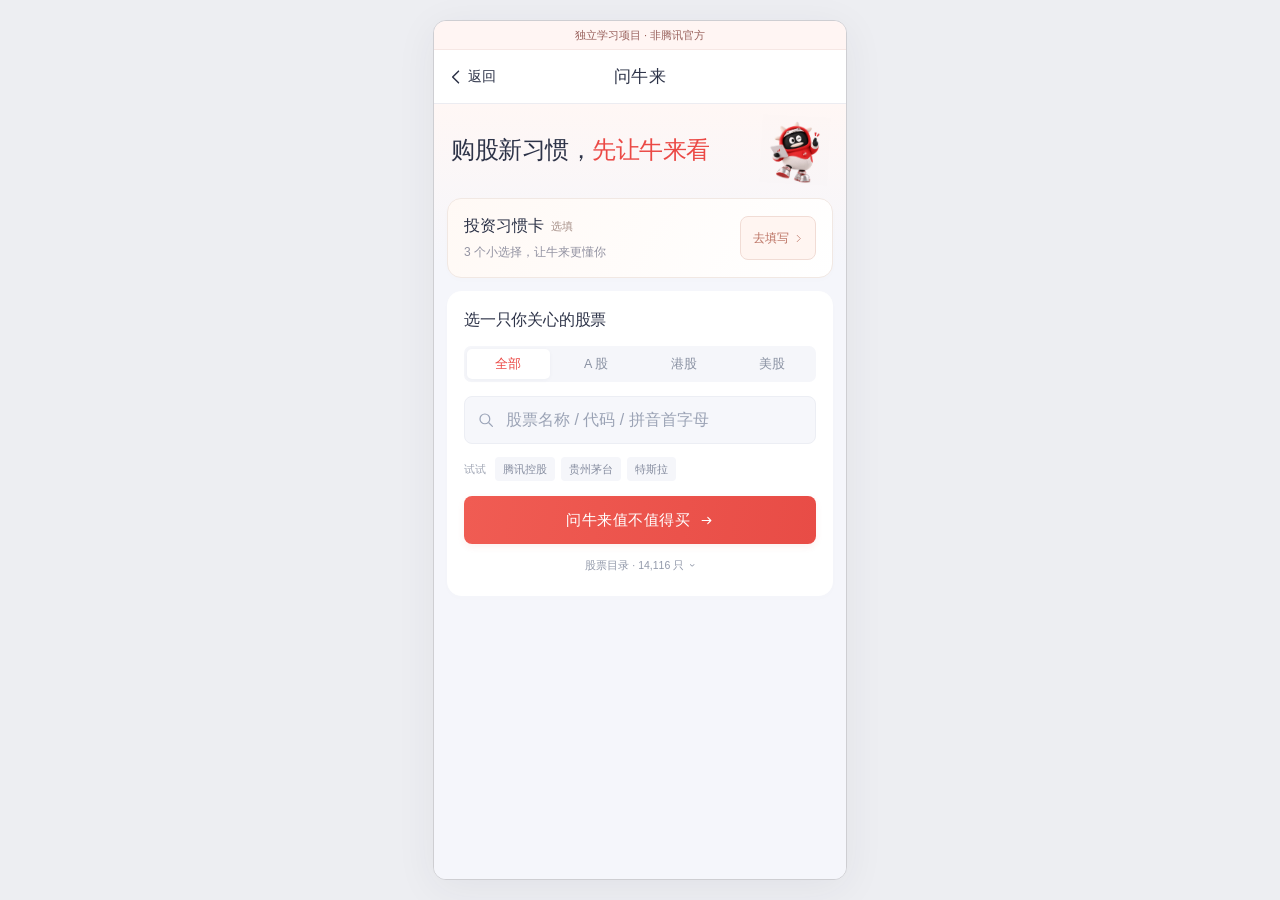
==== niulai.html @ d4bbb428 "Enlarge the Niulai headline and balance hero spacing across screen sizes" ====
<!doctype html>
<html lang="zh-CN">
<head>
  <meta charset="UTF-8">
  <meta name="viewport" content="width=device-width, initial-scale=1, viewport-fit=cover">
  <meta name="theme-color" content="#ffffff">
  <meta name="description" content="问牛来：搜索 A 股、港股和美股，用腾讯公开资料、新闻与量价图表了解股票。支持缓存和数据时间核对。">
  <title>问牛来 · 股票值得买吗</title>
  <link rel="icon" type="image/svg+xml" href="data:image/svg+xml,%3Csvg xmlns='http://www.w3.org/2000/svg' viewBox='0 0 32 32'%3E%3Crect width='32' height='32' rx='8' fill='%23ef4844'/%3E%3Cpath d='m5 24 7-8 5 4 9-13m-7 1 8-2-1 8' fill='none' stroke='white' stroke-width='3' stroke-linejoin='round'/%3E%3C/svg%3E">
  <link rel="stylesheet" href="styles.css?v=19">
  <link rel="stylesheet" href="niulai.css?v=20">
  <link rel="stylesheet" href="niulai-profile.css?v=20">
  <script src="stock-catalog.js" defer></script>
  <script src="stock-directory-cn.js?v=3" defer></script>
  <script src="stock-directory-cn-2.js?v=3" defer></script>
  <script src="stock-directory-cn-3.js?v=3" defer></script>
  <script src="stock-directory-hk.js?v=3" defer></script>
  <script src="stock-directory-hk-2.js?v=3" defer></script>
  <script src="stock-directory-us.js?v=3" defer></script>
  <script src="stock-directory-us-2.js?v=3" defer></script>
  <script src="stock-directory-us-3.js?v=3" defer></script>
  <script src="niulai-cache.js?v=5" defer></script>
  <script src="stock-market-map.js?v=5" defer></script>
  <script src="niulai-quotes.js?v=5" defer></script>
  <script src="niulai-data.js?v=5" defer></script>
  <script src="niulai-verdict.js?v=18" defer></script>
  <script src="niulai-charts.js?v=18" defer></script>
  <script src="niulai.js?v=18" defer></script>
  <script src="niulai-profile.js?v=18" defer></script>
</head>
<body>
  <div class="app-shell niulai-shell">
    <p class="demo-notice">独立学习项目 · 非腾讯官方</p>
    <header class="niulai-page-header">
      <a class="niulai-back" href="index.html" aria-label="返回腾讯微证券首页">
        <svg class="icon" viewBox="0 0 24 24" aria-hidden="true"><path d="m15 5-7 7 7 7"/></svg>
        <span>返回</span>
      </a>
      <span class="niulai-page-title">问牛来</span>
    </header>
    <main class="niulai-page-content" id="niulai-main">
      <section class="nl-hero" aria-labelledby="niulai-heading">
        <div class="nl-hero-copy">
          <h1 id="niulai-heading">购股新习惯，<strong>先让牛来看</strong></h1>
        </div>
        <img class="nl-hero-mascot" src="assets/niulai.jpg" alt="牛来拿着平板，向你竖起大拇指" width="1254" height="1254" decoding="async">
      </section>

      <section class="nl-card nl-profile-card" id="profile-card" aria-labelledby="profile-heading" tabindex="-1">
        <div class="nl-profile-row">
          <div class="nl-profile-copy">
            <h2 id="profile-heading">投资习惯卡 <span id="profile-optional">选填</span></h2>
            <p id="profile-intro">3 个小选择，让牛来更懂你</p>
          </div>
          <button class="nl-profile-entry" id="profile-open" type="button" aria-haspopup="dialog"><span id="profile-open-label">去填写</span><svg class="icon" viewBox="0 0 24 24" aria-hidden="true"><path d="m9 5 7 7-7 7"/></svg></button>
        </div>
        <div class="nl-profile-persona" id="profile-persona" hidden>
          <div class="nl-profile-name-row"><h3 id="profile-nickname"></h3><span class="nl-profile-fun-label">趣味称号</span></div>
          <img src="assets/niulai-notes.png" alt="" width="1254" height="1254" decoding="async" loading="lazy">
        </div>
        <dl class="nl-profile-saved" id="profile-saved" hidden></dl>
        <p class="nl-profile-storage-note" id="profile-storage-note" role="status" hidden></p>
      </section>

      <section class="nl-card nl-search-card" aria-labelledby="search-heading">
        <div class="nl-card-heading">
          <h2 id="search-heading">选一只你关心的股票</h2>
        </div>
        <form id="stock-form" novalidate>
          <div class="nl-market-filters" role="group" aria-label="筛选股票市场">
            <button class="is-active" type="button" data-market="all" aria-pressed="true">全部</button>
            <button type="button" data-market="CN" aria-pressed="false">A 股</button>
            <button type="button" data-market="HK" aria-pressed="false">港股</button>
            <button type="button" data-market="US" aria-pressed="false">美股</button>
          </div>
          <div class="nl-search-wrap" id="search-wrap">
            <label class="nl-sr-only" for="stock-query">输入股票名称、代码或拼音首字母</label>
            <div class="nl-search-field" id="search-field">
              <svg class="icon" viewBox="0 0 24 24" aria-hidden="true"><circle cx="10.5" cy="10.5" r="6.5"/><path d="m16 16 4.5 4.5"/></svg>
              <input id="stock-query" type="text" role="combobox" aria-autocomplete="list" aria-haspopup="listbox" aria-expanded="false" aria-controls="stock-options" aria-describedby="search-help search-error" placeholder="股票名称 / 代码 / 拼音首字母" autocomplete="off" autocapitalize="off" spellcheck="false" enterkeyhint="search" maxlength="60">
              <button class="nl-clear" id="clear-query" type="button" aria-label="清空股票搜索" hidden><svg class="icon" viewBox="0 0 24 24" aria-hidden="true"><path d="m7 7 10 10M17 7 7 17"/></svg></button>
            </div>
            <div class="nl-suggestions" id="suggestions" hidden>
              <div class="nl-suggestion-heading"><span id="suggestion-caption">猜你想找</span><span id="match-count"></span></div>
              <div id="stock-options" role="listbox" aria-label="匹配的股票"></div>
              <p class="nl-no-matches" id="no-matches" hidden></p>
            </div>
          </div>
          <p class="nl-sr-only" id="search-help">支持名称、代码和拼音首字母</p>
          <p class="nl-search-error" id="search-error" role="alert" hidden></p>
          <div class="nl-selected-stock" id="selected-stock" hidden></div>
          <div class="nl-quick-picks"><span>试试</span><div id="quick-picks"></div></div>
          <button class="nl-ask-button" id="ask-niulai" type="submit">
            <span id="ask-label">问牛来值不值得买</span>
            <svg class="icon nl-button-arrow" viewBox="0 0 24 24" aria-hidden="true"><path d="M5 12h14m-5-5 5 5-5 5"/></svg>
          </button>
          <details class="nl-catalog-details"><summary><b id="catalog-note" role="status">正在载入股票目录…</b> <span aria-hidden="true">›</span></summary><div id="catalog-coverage"></div><p>沪深北 A 股、港股及美股交易所证券；少量特殊证券可能暂无报价。新上市或更名需更新目录。</p><p>名单来源：交易所、巨潮资讯及腾讯行情。</p><div class="nl-source-links"><a href="https://www.sse.com.cn/assortment/stock/list/share/" target="_blank" rel="noopener noreferrer">上交所</a><a href="https://www.szse.cn/market/stock/company/" target="_blank" rel="noopener noreferrer">深交所</a><a href="https://www.cninfo.com.cn/" target="_blank" rel="noopener noreferrer">巨潮资讯</a><a href="https://www.hkex.com.hk/Services/Trading/Securities/Securities-Lists?sc_lang=zh-HK" target="_blank" rel="noopener noreferrer">港交所</a><a href="https://www.nasdaqtrader.com/Trader.aspx?id=SymbolDirDefs" target="_blank" rel="noopener noreferrer">Nasdaq</a></div></details>
        </form>
      </section>

      <section class="nl-card nl-advice-card" id="advice-card" aria-labelledby="advice-heading" aria-busy="false" hidden>
        <div class="nl-card-heading">
          <div class="nl-advice-title"><span class="nl-avatar"><img src="assets/niulai.jpg" alt="" width="1254" height="1254"></span><h2 id="advice-heading">牛来建议</h2></div>
          <span class="nl-demo-tag nl-real-tag">AI 建议（当前为规则生成）</span>
        </div>
        <div id="advice-content"></div>
        <p class="nl-advice-disclaimer">数据可能延迟，不构成买卖建议。</p>
      </section>
      <p id="niulai-status" class="nl-sr-only" role="status" aria-live="polite" aria-atomic="true"></p>
      <noscript><p class="nl-noscript">请启用浏览器 JavaScript，以使用股票搜索和资料图表。</p></noscript>
    </main>
  </div>

  <dialog class="nl-profile-dialog" id="profile-dialog" aria-labelledby="profile-dialog-title">
    <div class="nl-profile-dialog-top">
      <div class="nl-profile-guide">
        <img class="nl-profile-quiz-mascot" id="profile-quiz-mascot" src="assets/niulai-notes.png" alt="牛来拿着笔，陪你记录投资习惯" width="1254" height="1254" decoding="async" loading="lazy">
        <div class="nl-profile-guide-copy"><span id="profile-step-label">投资习惯卡</span><p class="nl-profile-speech" id="profile-companion-line">先聊聊你的节奏</p></div>
      </div>
      <button class="nl-profile-close" id="profile-close" type="button" aria-label="关闭投资习惯卡"><svg class="icon" viewBox="0 0 24 24" aria-hidden="true"><path d="m6 6 12 12M18 6 6 18"/></svg></button>
    </div>
    <div class="nl-profile-dialog-body" id="profile-dialog-body">
      <div class="nl-profile-progress" id="profile-progress" aria-hidden="true"><span></span><span></span><span></span></div>
      <div class="nl-profile-dialog-copy">
        <div><p class="nl-profile-result-label" id="profile-result-label" hidden>你的趣味称号</p><h2 id="profile-dialog-title" tabindex="-1">买入后，通常打算拿多久？</h2><p class="nl-profile-subtitle" id="profile-subtitle"></p></div>
        <img id="profile-result-mascot" src="assets/niulai-notes.png" alt="" width="1254" height="1254" decoding="async" loading="lazy" hidden>
      </div>
      <div class="nl-profile-options" id="profile-options" role="group" aria-labelledby="profile-dialog-title"></div>
      <dl class="nl-profile-result" id="profile-result" hidden></dl>
      <p class="nl-profile-dialog-notice" id="profile-dialog-notice" role="status" hidden></p>
    </div>
    <div class="nl-profile-dialog-footer">
      <div class="nl-profile-actions"><button class="nl-profile-back" id="profile-back" type="button">上一步</button><span class="nl-profile-auto-hint" id="profile-auto-hint">点选即可继续</span><button class="nl-profile-confirm" id="profile-confirm" type="button" hidden>保存，去选股票</button></div>
      <div class="nl-profile-privacy"><span>仅保存在当前浏览器</span><button id="profile-clear" type="button" hidden>清除记录</button></div>
    </div>
  </dialog>
</body>
</html>
---- styles.css ----
:root{color-scheme:light;--red:#eb4945;--ink:#2d3348;--muted:#8b93a8;--paper:#f5f6fb;--line:#ececf1;font-family:"PingFang SC","Microsoft YaHei","Noto Sans CJK SC",sans-serif;font-synthesis:none;font-size:min(16px,3.8647343vw);color:var(--ink);background:#edeef2}
*{box-sizing:border-box}body{margin:0}button,input{font:inherit}button{color:inherit;cursor:pointer;padding:0;border:0;background:none;-webkit-tap-highlight-color:transparent}button:focus-visible,input:focus-visible{outline:2px solid var(--red);outline-offset:3px}button:active{opacity:.76}button:disabled{cursor:default}h1,h2,h3,p{margin:0}svg{display:block}button .icon{pointer-events:none}.icon{width:1.5rem;height:1.5rem;fill:none;stroke:currentColor;stroke-width:1.8;stroke-linecap:round;stroke-linejoin:round;flex-shrink:0}.svg-library{width:0;height:0;position:absolute;overflow:hidden}.red{color:var(--red)}[hidden]{display:none!important}
.app-shell{width:25.875rem;max-width:100%;height:100dvh;margin:0 auto;background:#fff;display:flex;flex-direction:column;position:relative;overflow:hidden;border:1px solid #ceced2;border-radius:.8125rem}
.demo-notice{flex:none;padding:.375rem .75rem;background:#fff5f3;color:#98605b;font-size:.6875rem;line-height:1rem;text-align:center;border-bottom:1px solid #f6e7e4}
.app-header{flex:none;height:7.0625rem;background:white}.brand-row{height:4.5625rem;display:flex;align-items:flex-start;padding:1.5rem .3125rem 0 .75rem;position:relative}.brand{display:flex;align-items:center;white-space:nowrap;height:2rem;gap:.59375rem}.brand-logo{width:1.9375rem;height:1.9375rem;flex-shrink:0;background-image:url("assets/reference-ui.png");background-size:25.875rem 48.75rem;background-position:-.8125rem -1.5625rem;border-radius:.5rem}.brand h1{font-size:1.3125rem;letter-spacing:-.025rem;font-weight:700;line-height:1.4}.official-badge{color:#fff;background:#e8b989;border-radius:.1875rem;padding:.03125rem .1875rem;line-height:1.05rem;font-size:.6875rem;font-weight:500;margin-left:-.125rem}
.mini-program-tools{display:flex;align-items:center;width:7.4375rem;height:2.03125rem;position:absolute;top:1.5625rem;right:.3125rem;border:1px solid #eee;border-radius:2rem;color:#181818;background:#fff}.mini-program-tools button{flex:1;min-width:0;height:100%;display:flex;align-items:center;justify-content:center}.more-dots{gap:.1875rem}.more-dots i{background:currentColor;border-radius:50%;width:.25rem;height:.25rem}.more-dots i:nth-child(2){width:.375rem;height:.375rem}.capsule-divider{width:1px;height:1.0625rem;background:#e8e8e8}.minus{width:.875rem;height:.1875rem;background:currentColor;border-radius:3px}.mini-close{height:1.0625rem;width:1.0625rem;border:.125rem solid currentColor;border-radius:50%;position:relative}.mini-close:after{content:"";position:absolute;inset:.21875rem;background:currentColor;border-radius:50%}
.search-row{height:2.0625rem;margin:0 .625rem 0 .75rem;display:flex;align-items:center;gap:.9375rem}.search-entry{height:2.0625rem;background:var(--paper);border-radius:.3125rem;display:flex;align-items:center;gap:.5625rem;padding:0 .6875rem;flex:1;min-width:0;text-align:left;color:#8992a7}.search-entry .icon{color:#a6aebf;width:1rem;height:1rem;stroke-width:1.6}.search-entry span{font-size:.96875rem;letter-spacing:.01875rem;white-space:nowrap;overflow:hidden;text-overflow:ellipsis;font-weight:500}.yuanbao-entry{font-size:1.03125rem;letter-spacing:-.025rem;color:var(--red);white-space:nowrap;font-weight:600}.profile-entry{width:1.5rem;height:1.625rem;position:relative;color:#191d26}.profile-entry .icon{width:1.5rem;height:1.5rem;stroke-width:1.8}.unread-dot{position:absolute;width:.5rem;height:.5rem;border-radius:50%;right:-.03125rem;top:-.15625rem;background:#dd4c49}
.content-region{position:relative;flex:1;min-height:0;background:var(--paper)}.main-scroll{width:calc(100% - .875rem);height:100%;overflow-y:auto;overflow-x:hidden;scrollbar-width:none;overscroll-behavior-y:contain}.main-scroll::-webkit-scrollbar{display:none}.scroll-rail{position:absolute;right:0;top:0;bottom:0;width:.875rem;background:#fafafa;border-left:1px solid #eaeaea}.scroll-thumb{position:absolute;right:.1875rem;top:.1875rem;width:.5rem;height:4.90625rem;border-radius:1rem;background:#c9c9c9}
.promotion{height:3.34375rem;margin:0 .8125rem;display:flex;align-items:center;gap:.5rem;border-bottom:1px solid var(--line);position:relative;background:#fff}.promotion:before{content:"";position:absolute;left:-.8125rem;right:-.8125rem;top:0;bottom:-1px;background:#fff;z-index:0}.promotion>*{z-index:1}.promotion p{font-size:.96875rem;letter-spacing:-.03125rem;white-space:nowrap;font-weight:500}.benefit-icon{margin-left:.25rem;width:.9375rem;height:1.3125rem;border-radius:.0625rem;background:linear-gradient(140deg,#ed655f 0 68%,#e84441 68%);position:relative;flex-shrink:0;overflow:hidden}.benefit-icon:before{content:"";position:absolute;left:.125rem;top:.84375rem;width:.3125rem;height:.3125rem;border-radius:50%;background:#fff1c7}.benefit-icon:after{content:"";position:absolute;left:.4rem;top:.71875rem;width:.625rem;height:.03125rem;background:#f8d79d;transform:rotate(-32deg)}.benefit-icon span{position:absolute;left:.40625rem;top:.71875rem;width:.3125rem;height:.3125rem;border-radius:50%;background:#f9d997}.primary-button{color:white;background:#dd4c48;border-radius:.3125rem;padding:.4375rem .625rem;font-weight:600;font-size:.875rem;line-height:1.5}.open-account{margin-left:auto;white-space:nowrap;width:4.4375rem;height:1.9375rem;padding:0;font-size:.8125rem}
.shortcuts{height:6.5rem;display:flex;gap:0;overflow-x:auto;scrollbar-width:none;padding:.875rem .8125rem 1.1875rem;background:linear-gradient(#fff 45%,var(--paper))}.shortcuts::-webkit-scrollbar{display:none}.shortcut{flex:0 0 4.5625rem;display:flex;flex-direction:column;align-items:center;justify-content:flex-start;gap:.75rem;font-size:.875rem;white-space:nowrap;padding-top:.5rem}.shortcut-icon{color:var(--red);position:relative;width:1.625rem;height:1.625rem}.shortcut-icon>.icon{height:1.625rem;width:1.625rem;stroke-width:1.9}.shortcut-badge{position:absolute;left:.75rem;top:-.5rem;white-space:nowrap;font-size:.53125rem;line-height:.875rem;height:.875rem;background:#df4e4b;color:#fff;border-radius:1rem;padding:0 .3125rem;font-weight:600}
.discovery-content{padding:0 .8125rem 1.5rem}.feature-cards{display:grid;grid-template-columns:1fr 1fr;gap:.5625rem}.feature-card{height:12.90625rem;min-width:0;background:#fff;border-radius:.625rem;padding:.75rem .84375rem .8125rem;overflow:hidden}.card-heading{display:flex;align-items:center;justify-content:space-between;width:100%;height:1.5rem}.slanted-title{font-size:1rem;font-weight:700;font-style:italic;letter-spacing:-.025rem;line-height:1.5;white-space:nowrap}.title-accent{position:relative;isolation:isolate}.title-accent:after{content:"";position:absolute;left:44%;top:5%;width:.1875rem;height:85%;background:var(--red);clip-path:polygon(45% 0,100% 17%,69% 17%,38% 100%,0 100%,32% 18%,0 18%);z-index:-1}.chevron{width:.5rem;height:1rem;color:#9ca6bd;stroke-width:1.5}.news-body{text-align:left;display:block;margin-top:1.21875rem}.news-body h3{font-size:1.125rem;font-weight:500;line-height:1.6875rem;letter-spacing:.0125rem;white-space:nowrap}.news-body p{font-size:.90625rem;color:var(--muted);line-height:1.375rem;margin-top:.5625rem;font-weight:500;white-space:nowrap}.sector-chip{height:1.5rem;display:flex;align-items:center;gap:.3125rem;margin-top:1.8125rem;background:var(--paper);padding:0 .5625rem;border-radius:.125rem;white-space:nowrap;font-size:.84375rem;line-height:1.5rem}.sector-chip strong{font-size:.8125rem;color:#596176;font-weight:600}.sector-badge{font-size:.5625rem;line-height:.6875rem;height:.6875rem;padding:0 .1875rem;background:#e96976;color:white;border-radius:1px}.sector-chip>.red{margin-left:.0625rem}.intelligence-card{text-align:center;padding-left:.84375rem;padding-right:.84375rem}.radar-image{height:4rem;width:8rem;margin:.5rem auto 0;background-image:url("assets/reference-ui.png");background-size:25.875rem 48.75rem;background-position:-14.3125rem -19.6875rem}.intelligence-card>p{font-size:.90625rem;color:var(--muted);font-weight:500;line-height:1.375rem;margin-top:.75rem;white-space:nowrap}.outline-button{border:1px solid var(--red);border-radius:.3125rem;color:var(--red);padding:.34375rem .5625rem;font-size:.8125rem;line-height:1.125rem;font-weight:600}.intelligence-card>.outline-button{margin-top:.9375rem;height:1.9375rem}
.hot-stocks{margin-top:2.15625rem}.section-heading{display:flex;justify-content:space-between;align-items:center;padding:0 .8125rem;height:1.8125rem}.section-heading>.slanted-title{font-size:1.21875rem;letter-spacing:-.04375rem}.more-link{display:flex;align-items:center;color:var(--muted);font-size:.96875rem;gap:.1875rem}.ranking-card{background:#fff;border-radius:.625rem;margin-top:.75rem;padding:.84375rem .84375rem .625rem;overflow:hidden}.ranking-tabs{display:grid;grid-template-columns:1fr 1fr 1fr;gap:.5625rem;padding-bottom:.8125rem;border-bottom:1px solid #e6e8f0}.ranking-tab{background:var(--paper);border-radius:.3125rem;font-size:.90625rem;line-height:2rem;white-space:nowrap;color:#566076;min-height:2rem}.ranking-tab.active{color:var(--red);background:#fceff0;font-weight:600}.stock-item{padding-top:.90625rem}.stock-summary{position:relative;min-height:5.3125rem;padding-left:5.1875rem}.stock-name{display:flex;align-items:center;gap:.5625rem;font-size:1.15625rem;line-height:1.6875rem;white-space:nowrap;font-weight:500}.rank-number{color:#ff8256;font-weight:500;font-size:1.03125rem}.stock-metrics{display:grid;grid-template-columns:1fr 1fr;margin-left:1.09375rem;margin-top:.46875rem;gap:.875rem}.stock-metrics>div{display:flex;flex-direction:column;gap:.25rem;white-space:nowrap}.stock-metrics strong{font-size:1rem;font-weight:500;line-height:1.375rem}.stock-metrics>div>span{font-size:.84375rem;color:var(--muted);line-height:1.375rem}.heat-metric strong{display:flex;align-items:center;font-weight:600;font-size:1.15625rem;gap:.125rem}.heat-metric .icon{height:.96875rem;width:.8125rem;color:var(--red);stroke-width:1.5}.sparkline{position:absolute;left:0;top:1.53125rem;width:4.0625rem;height:2.125rem}.favorite-button{position:absolute;right:0;bottom:.25rem;width:1.375rem;height:1.5rem;color:#151a27}.favorite-button .icon{width:1.375rem;height:1.375rem;stroke-width:1.8}.favorite-button.saved{color:var(--red)}.favorite-button.saved .icon{fill:#fde8e7}.stock-news{display:flex;align-items:center;gap:.25rem;background:var(--paper);width:100%;margin-top:.6875rem;border-radius:.3125rem;padding:.375rem .625rem;text-align:left;font-size:.71875rem;white-space:nowrap;overflow:hidden;min-height:1.6875rem}.stock-news>span:nth-of-type(2){color:var(--muted);overflow:hidden;text-overflow:ellipsis}.stock-news strong{font-weight:500}.stock-news .chevron{margin-left:auto}.stock-item+.stock-item{margin-top:.6875rem;border-top:1px solid var(--line)}.data-note{font-size:.6875rem;color:#a0a6b4;text-align:center;padding:1.25rem 0 .125rem}
.bottom-nav{height:3.46875rem;flex:none;border-top:1px solid #eaeaea;background:#f8f8f8;display:grid;grid-template-columns:repeat(4,1fr);padding-top:.53125rem;color:#131720;z-index:3;padding-bottom:env(safe-area-inset-bottom,0px)}.nav-item{display:flex;flex-direction:column;align-items:center;gap:.21875rem;font-size:.625rem;line-height:.9375rem}.nav-item .icon{width:1.5rem;height:1.5rem;stroke-width:1.85}.nav-item.active{color:var(--ink)}.nav-item.active[data-view="discover"] .icon{fill:#121720;stroke:#121720}.nav-item.active[data-view="discover"] .icon use{fill:inherit}.nav-item.active[data-view="discover"]{--compass-active:1}.nav-item.active:not([data-view="discover"]){color:var(--red)}
.detail-dialog{color:var(--ink);width:min(23rem,calc(100vw - 2rem));border:0;border-radius:1rem;padding:1.25rem;max-height:80dvh;background:white;box-shadow:0 1rem 4rem #19202d29}.detail-dialog::backdrop{background:#151b2d66;backdrop-filter:blur(2px)}.dialog-top{display:flex;align-items:center;justify-content:space-between;margin-bottom:1.25rem}.dialog-top h2{font-size:1.125rem;font-weight:600}.icon-button{padding:.125rem;border-radius:50%;color:var(--muted)}.icon-button .icon{width:1.25rem;height:1.25rem}.dialog-copy{font-size:.875rem;line-height:1.8;color:#777f92}.dialog-copy+p{margin-top:.75rem}.dialog-note{font-size:.75rem;line-height:1.7;color:var(--muted);margin-top:1rem}.dialog-button{display:block;width:100%;margin-top:1.25rem;padding:.625rem}.toast{position:absolute;left:50%;bottom:4.75rem;transform:translate(-50%,.5rem);max-width:calc(100% - 2rem);width:max-content;padding:.625rem 1rem;font-size:.8125rem;color:#fff;background:#252b3ee8;border-radius:.5rem;pointer-events:none;opacity:0;transition:opacity .18s,transform .18s;z-index:20}.toast.visible{opacity:1;transform:translate(-50%,0)}
.nav-item.active[data-view="discover"]{--compass-fill:#121720;--compass-needle:#fff}
.slanted-title{font-synthesis:style}.stock-metrics{grid-template-columns:6.25rem 1fr}
.secondary-view{padding:1rem .8125rem 2rem;min-height:100%}.secondary-heading{display:flex;align-items:center;justify-content:space-between;gap:1rem;margin-bottom:1rem}.secondary-heading h2{font-size:1.25rem}.secondary-card{background:white;border-radius:.625rem;padding:.5rem .875rem;margin-bottom:1.5rem}.simple-stock{display:flex;align-items:center;gap:1.125rem;min-height:4rem;border-bottom:1px solid var(--line);font-size:.9375rem}.simple-stock:last-child{border-bottom:0}.simple-stock-title{display:flex;flex-direction:column;gap:.25rem;text-align:left;flex:1}.simple-stock-title strong{font-size:.9375rem;font-weight:500}.simple-stock-title small{font-size:.75rem;color:var(--muted)}.inline-favorite{position:static;flex:none}.empty-state{border-radius:.75rem;background:white;text-align:center;padding:3rem 1rem}.empty-state>.icon{width:3rem;height:3rem;margin:0 auto 1.5rem;color:var(--red);stroke-width:1.25}.empty-state h3{font-size:1.125rem;font-weight:500}.empty-state p{font-size:.875rem;color:var(--muted);margin-top:.75rem;line-height:1.7}.empty-state>.primary-button{margin-top:1.5rem;padding:.5625rem 1.25rem}.market-summary h3{padding:.75rem 0 .25rem;font-size:1rem}.sector-row{display:flex;align-items:center;gap:.5rem;min-height:3.125rem;width:100%;font-size:.9375rem;border-bottom:1px solid var(--line)}.sector-row:last-of-type{border-bottom:0}.sector-row>:nth-child(2){margin-left:auto}.sector-row strong{font-weight:500}.demo-tag{font-size:.6875rem;font-weight:400;color:var(--muted);background:var(--paper);border-radius:.25rem;padding:.1875rem .4375rem}.dialog-search{display:flex;align-items:center;gap:.5rem;background:var(--paper);border-radius:.4375rem;padding:.625rem .75rem}.dialog-search .icon{width:1.0625rem;height:1.0625rem;color:var(--muted)}.dialog-search input{min-width:0;width:100%;background:none;border:0;outline:0;color:var(--ink);font-size:.9375rem}.dialog-search:focus-within{outline:1px solid var(--red)}.dialog-search input:focus-visible{outline:0}.small-heading{display:block;font-size:.8125rem;color:var(--muted);margin:1.25rem 0 .375rem}.search-empty{padding:1.5rem 0;font-size:.875rem;line-height:1.8;color:var(--muted)}.stock-detail-code{display:flex;justify-content:space-between;color:var(--muted);font-size:.8125rem}.detail-quote{display:flex;gap:1rem;align-items:baseline;color:var(--red);margin-top:.75rem}.detail-quote>strong{font-size:2rem;font-weight:500}.detail-quote>span{font-size:1rem}.detail-chart{height:7.5rem;position:relative;margin:.5rem 0 1rem}.detail-chart .sparkline{position:static;width:100%;height:100%}.text-favorite.saved{color:var(--red);background:#fceeee}.account-benefit{text-align:center;padding:1.125rem;background:linear-gradient(140deg,#fff5ee,#fff0f0);border-radius:.625rem;color:var(--red)}.account-benefit>span{font-size:.9375rem}.account-benefit>strong{display:block;font-size:3.25rem;font-weight:600;line-height:1.3}.account-benefit small{font-size:1.75rem}.account-benefit>p{font-size:.75rem;color:#ad7b79}.account-steps{list-style:none;padding:0;margin:1.25rem 0;display:flex;flex-direction:column;gap:.75rem;font-size:.875rem}.account-steps li{display:flex;align-items:center;gap:.625rem}.account-steps li span{width:1.25rem;height:1.25rem;line-height:1.25rem;border-radius:50%;background:#fceeee;color:var(--red);text-align:center;font-size:.75rem}.article-title{font-size:1.3125rem;font-weight:600;line-height:1.6;margin:.875rem 0 .5rem}.article-separator{height:1px;background:var(--line);margin:1.25rem 0}.calendar-header{display:flex;align-items:center;justify-content:space-between;font-size:.9375rem}.calendar-week{display:grid;grid-template-columns:repeat(7,1fr);gap:.375rem;margin-top:1.25rem;text-align:center;font-size:.75rem;color:var(--muted)}.calendar-week>span{padding:.375rem 0}.calendar-week b{display:block;margin-top:.5rem;font-size:.9375rem;font-weight:500;color:var(--ink)}.calendar-week .today{background:#fceeee;border-radius:.4375rem;color:var(--red)}.calendar-week .today b{color:var(--red)}.calendar-empty{text-align:center;color:var(--muted);font-size:.875rem;padding:2.5rem 0}.service-symbol>.icon{height:3rem;width:3rem;color:var(--red);stroke-width:1.5;margin:1rem auto 1.5rem}.profile-demo{text-align:center;padding:1rem 0 1.25rem}.profile-demo>.icon{height:2.75rem;width:2.75rem;color:var(--red);stroke-width:1.4;margin:0 auto 1rem}.profile-demo h3{font-size:1.125rem;font-weight:500}.profile-demo p{font-size:.875rem;color:var(--muted);margin-top:.5rem}.dialog-menu-row{display:flex;width:100%;min-height:3.25rem;gap:.625rem;align-items:center;border-bottom:1px solid var(--line);font-size:.9375rem}.dialog-menu-row:last-child{border-bottom:0}.dialog-menu-row>.chevron{margin-left:auto}.dialog-menu-row>span{margin-left:auto;color:var(--muted)}.dialog-menu-row>span+.chevron{margin-left:0}.yuanbao-greeting{font-size:1.375rem;font-weight:600;color:var(--red);margin-bottom:.5rem}.yuanbao-form{display:flex;flex-wrap:wrap;gap:.5rem}.yuanbao-form>label{width:100%}.yuanbao-form input{flex:1;min-width:0;background:var(--paper);border:1px solid var(--line);border-radius:.375rem;padding:.625rem;font-size:.875rem;color:var(--ink)}.yuanbao-form>button{font-size:.8125rem}.yuanbao-answer{font-size:.875rem;line-height:1.8;background:var(--paper);padding:.75rem 1rem;border-radius:.5rem;margin-top:1rem}.submitted-question{font-weight:600;margin-bottom:.75rem;overflow-wrap:anywhere}
@media(min-width:600px){.app-shell{height:calc(100dvh - 2.5rem);max-height:56.25rem;margin:1.25rem auto;box-shadow:0 .5rem 2.5rem #282f4710}}
/* Niulai entry: shares the homepage's grid, red accent and rounded surfaces. */
.niulai-card{position:relative;display:flex;align-items:center;min-height:8.25rem;margin-bottom:.875rem;border:1px solid #ecc8c2;border-radius:.625rem;background:linear-gradient(105deg,#fff 24%,#fff4f1 100%);color:var(--ink);text-decoration:none;isolation:isolate;overflow:hidden;box-shadow:0 .125rem .5rem #dd4c480b;transition:background .18s,box-shadow .18s}
.niulai-new-tag{position:absolute;z-index:2;top:0;left:0;padding:.25rem .875rem;border-radius:0 0 .625rem 0;background:linear-gradient(105deg,#cd453f,#c6403b);color:#fff;font-size:.6875rem;font-weight:600;line-height:1.125rem;letter-spacing:.03125rem}
.niulai-card-copy{position:relative;z-index:1;padding:2.375rem 0 1.0625rem 1.1875rem;max-width:calc(100% - 6.625rem)}
.niulai-card h2{font-size:1rem;line-height:1.625rem;letter-spacing:-.0125rem;font-weight:600;white-space:nowrap}
.niulai-card h2>span{color:#d34b45}
.niulai-card-cta{position:relative;isolation:isolate;overflow:hidden;display:inline-flex;align-items:center;justify-content:center;gap:.5rem;height:2rem;margin-top:.5625rem;padding:0 .8125rem 0 1rem;border-radius:1rem;background:#ce4842;color:#fff;font-size:.8125rem;font-weight:600;line-height:1;box-shadow:inset 0 1px 0 #ffffff26,0 .125rem .375rem #ce48422b}
.niulai-card-cta>span,.niulai-card-cta>.icon{position:relative;z-index:1}
.niulai-card-cta::before{content:"";position:absolute;z-index:0;top:-60%;bottom:-60%;left:-60%;width:45%;background:linear-gradient(90deg,transparent,#ffffff59,transparent);transform:translateX(0) skewX(-18deg);opacity:0;pointer-events:none;animation:niulai-cta-shine 3.8s ease-in-out infinite}
@keyframes niulai-cta-shine{0%,8%{transform:translateX(0) skewX(-18deg);opacity:0}16%{opacity:1}44%,100%{transform:translateX(420%) skewX(-18deg);opacity:0}}
.niulai-card-cta .icon{width:.375rem;height:.6875rem;stroke-width:1.8}
.niulai-card-mascot{position:absolute;right:.75rem;top:50%;transform:translateY(-50%);width:6rem;height:6rem;object-fit:contain;mix-blend-mode:multiply;pointer-events:none}
.niulai-card:focus-visible,.niulai-back:focus-visible{outline:2px solid var(--red);outline-offset:3px}
.niulai-card:active{box-shadow:inset 0 0 0 1px #eb494540;background:#fff3f2}
@media(hover:hover){.niulai-card:hover{box-shadow:0 .1875rem .625rem #dd4c481a}.niulai-card:hover .niulai-card-cta{background:#bd3f3a}}
.niulai-page-header{position:relative;flex:none;height:3.75rem;display:flex;align-items:center;justify-content:center;background:#fff;border-bottom:1px solid var(--line)}
.niulai-page-title{font-size:1.0625rem;line-height:1.5;font-weight:600}
.niulai-back{position:absolute;left:.75rem;top:0;bottom:0;display:flex;align-items:center;gap:.125rem;padding-right:.5rem;color:var(--ink);font-size:.9375rem;text-decoration:none}
.niulai-back .icon{width:1.25rem;height:1.25rem;stroke-width:1.8}
.niulai-page-content{flex:1;overflow-y:auto;background:linear-gradient(180deg,#fff8f7 0,#fff 50%);padding:3.125rem 1.5rem 2rem}
.niulai-welcome{text-align:center}
.niulai-welcome img{display:block;width:10.5rem;height:10.5rem;object-fit:contain;mix-blend-mode:multiply;margin:0 auto 1.5rem}
.niulai-welcome h1{font-size:1.25rem;line-height:1.8;font-weight:600;letter-spacing:.0125rem}
.niulai-welcome h1 span{color:var(--red)}
.niulai-welcome p{font-size:.875rem;color:var(--muted);margin-top:1.25rem;letter-spacing:.125rem}
@media(prefers-reduced-motion:reduce){*,*::before,*::after{scroll-behavior:auto!important;transition:none!important;animation:none!important}}
---- niulai.css ----
.niulai-shell{background:var(--paper)}
.niulai-page-header{height:3.375rem}
.niulai-page-title{font-size:1.0625rem;letter-spacing:.025rem}
.niulai-back{font-size:.875rem}
.nl-header-tag{position:absolute;right:1rem;font-size:.6875rem;color:var(--muted)}
.niulai-page-content{position:relative;min-height:0;overscroll-behavior-y:contain;background:linear-gradient(180deg,#fff7f5 0,var(--paper) 10rem);padding:0 .8125rem max(1rem,env(safe-area-inset-bottom));scrollbar-width:thin;scrollbar-color:#dadde5 transparent;scroll-padding-top:.8125rem}
.nl-hero{display:flex;align-items:center;justify-content:space-between;gap:.625rem;position:relative;min-height:5.75rem;padding:.75rem .25rem .875rem}
.nl-hero-copy{position:relative;z-index:1;min-width:0}
.nl-eyebrow{display:flex;align-items:center;gap:.3125rem;font-size:.625rem;letter-spacing:.125rem;color:#a67670;margin-bottom:.5625rem}
.nl-eyebrow>span{width:.3125rem;height:.3125rem;background:#eaa49b;border-radius:50%}
.nl-hero h1{font-size:1.5rem;line-height:1.4;font-weight:600;letter-spacing:-.03125rem;white-space:nowrap}
.nl-hero h1 strong{font-size:inherit;font-weight:600;letter-spacing:inherit;color:var(--red)}
.nl-hero-copy>p{font-size:.71875rem;color:#9395a3;letter-spacing:.0625rem;margin-top:.375rem}
.nl-hero-mascot{display:block;flex:none;width:4.25rem;height:4.25rem;object-fit:contain;mix-blend-mode:multiply;transform:rotate(3deg);pointer-events:none}
.nl-card{border:1px solid #ffffff;background:#fff;border-radius:.875rem;padding:1rem;box-shadow:0 .125rem .625rem #29324703}
.nl-card-heading{display:flex;align-items:center;justify-content:space-between;gap:.5rem;min-height:1.5rem;margin-bottom:.875rem}
.nl-card-heading h2{font-size:1rem;line-height:1.5;font-weight:600;letter-spacing:-.0125rem}
.nl-subtle-tag{font-size:.625rem;color:#939aaa;white-space:nowrap}
.nl-market-filters{display:grid;grid-template-columns:repeat(4,1fr);gap:.3125rem;background:#f5f6fa;padding:.1875rem;border-radius:.4375rem;margin-bottom:.875rem}
.nl-market-filters button{min-height:1.875rem;line-height:1.875rem;font-size:.78125rem;color:#8991a2;border-radius:.3125rem;transition:background .15s,color .15s}
.nl-market-filters button.is-active{background:#fff;color:var(--red);box-shadow:0 .0625rem .25rem #1f29430a;font-weight:600}
.nl-search-wrap{position:relative;z-index:4}
.nl-search-field{display:flex;align-items:center;gap:.5625rem;min-height:3rem;background:#f6f7fb;border:1px solid #eceef4;border-radius:.5rem;padding:0 .75rem;transition:border-color .15s,box-shadow .15s}
.nl-search-field:focus-within{border-color:#eeaaa6;box-shadow:0 0 0 .1875rem #eb494509;background:#fff}
.nl-search-field.is-invalid{border-color:var(--red)}
.nl-search-field>.icon{height:1.125rem;width:1.125rem;color:#9ba4b8;stroke-width:1.65}
.nl-search-field input{border:0;outline:0!important;min-width:0;width:100%;height:2.875rem;background:transparent;color:var(--ink);font-size:16px;line-height:normal;caret-color:var(--red);text-overflow:ellipsis}
.nl-search-field input::placeholder{color:#9ba3b5}
.nl-clear{flex:none;display:grid;place-items:center;height:1.75rem;width:1.75rem;margin-right:-.4375rem;color:#a0a7b7}
.nl-clear .icon{height:1rem;width:1rem;background:#e9ebf1;border-radius:50%;padding:.125rem;stroke-width:2}
.nl-search-help,.nl-search-error{font-size:.6875rem;line-height:1.5;margin:.5rem .0625rem 0;color:#a0a6b5}
.nl-search-error{color:#cf534c}
.nl-suggestions{position:relative;margin-top:.375rem;background:#fff;border:1px solid #ececf2;border-radius:.5rem;overflow:hidden}
.nl-suggestion-heading{display:flex;justify-content:space-between;gap:.5rem;padding:.625rem .8125rem .4375rem;color:#9ba1b0;font-size:.65625rem}
#stock-options{max-height:13rem;overflow-y:auto;overscroll-behavior:contain;scrollbar-width:thin}
.nl-option{display:flex;align-items:center;gap:.625rem;padding:.6875rem .8125rem;width:100%;text-align:left;min-height:3.4375rem;border-top:1px solid #f4f5f8}
.nl-option:hover,.nl-option.is-highlighted{background:#fff4f2}
.nl-option-main{display:flex;flex-direction:column;gap:.1875rem;flex:1;min-width:0}
.nl-option-name{font-size:.875rem;font-weight:500;color:var(--ink);overflow:hidden;text-overflow:ellipsis;white-space:nowrap}
.nl-option-name mark,.nl-option-code mark{color:var(--red);background:none;font-weight:600}
.nl-option-code{font-size:.6875rem;color:#959daf;font-variant-numeric:tabular-nums}
.nl-option .icon{width:.875rem;height:.875rem;color:#c5c9d3}
.nl-market-label{flex:none;font-size:.59375rem;line-height:1.1rem;padding:0 .3125rem;border-radius:.25rem;color:#d77062;background:#fff0ea;white-space:nowrap}
.nl-market-label[data-market=HK]{color:#aa8a51;background:#faf4e8}
.nl-market-label[data-market=US]{color:#768dab;background:#edf3fa}
.nl-no-matches{font-size:.78125rem;line-height:1.8;color:var(--muted);padding:1rem .8125rem 1.25rem;text-align:center}
.nl-selected-stock{display:flex;align-items:center;gap:.4375rem;font-size:.75rem;padding:.5625rem .625rem;background:#fff8f6;border-radius:.375rem;margin-top:.625rem;min-height:2.125rem;flex-wrap:wrap}
.nl-selected-stock>strong{font-weight:600;max-width:11rem;overflow:hidden;text-overflow:ellipsis;white-space:nowrap}
.nl-selected-stock>span:not(.nl-market-label){font-size:.6875rem;color:#9ba0ad}
.nl-selected-check{margin-left:auto!important;color:#d68075!important;display:flex;align-items:center;gap:.1875rem}
.nl-selected-check .icon{width:.8125rem;height:.8125rem}
.nl-quick-picks{display:flex;align-items:center;gap:.5625rem;margin:.8125rem 0 .9375rem;font-size:.6875rem;min-height:1.4375rem;color:#a1a7b5}
#quick-picks{display:flex;gap:.375rem;flex-wrap:wrap;min-width:0}
.nl-quick-picks button{font-size:.6875rem;line-height:1.5rem;padding:0 .5rem;border-radius:.25rem;background:#f5f6fa;color:#858c9f;white-space:nowrap}
.nl-quick-picks button:hover{background:#fff0ec;color:var(--red)}
.nl-ask-button{display:flex;align-items:center;justify-content:center;gap:.4375rem;width:100%;min-height:3rem;border-radius:.5rem;background:linear-gradient(100deg,#f05c53,#e84c46);color:#fff;font-size:.9375rem;font-weight:600;letter-spacing:.03125rem;box-shadow:0 .1875rem .4375rem #eb494514}
.nl-ask-button>.icon{width:1.125rem;height:1.125rem;stroke-width:1.7}
.nl-ask-button>.nl-button-arrow{width:.9375rem;height:.9375rem;margin-left:.125rem}
.nl-ask-button:disabled{background:#efa9a1;box-shadow:none;cursor:wait;opacity:1}
.nl-catalog-note{font-size:.59375rem;text-align:center;line-height:1.5;color:#afb3c0;margin-top:.625rem}
.nl-advice-card{margin-top:.8125rem;padding-bottom:0}
.nl-advice-title{display:flex;align-items:center;gap:.4375rem}
.nl-avatar{display:block;width:1.875rem;height:1.875rem;overflow:hidden;border-radius:50%;background:#fff1ed;flex:none}
.nl-avatar img{width:2.625rem;height:2.625rem;object-fit:contain;mix-blend-mode:multiply;transform:translate(-.3125rem,-.125rem)}
.nl-demo-tag{color:#bc8b64;background:#faf3e9;font-size:.59375rem;line-height:1.1875rem;padding:0 .375rem;border-radius:.25rem;white-space:nowrap}
.nl-empty-advice{text-align:center;padding:.625rem 0 .75rem}
.nl-empty-advice h3{font-size:.9375rem;font-weight:500;color:#4f566b;line-height:1.6}
.nl-empty-advice>p{font-size:.71875rem;line-height:1.7;color:#a1a6b5;margin-top:.3125rem}
.nl-perspectives{display:grid;grid-template-columns:repeat(3,1fr);margin:1.25rem 0 1.125rem}
.nl-perspectives>div{display:flex;flex-direction:column;align-items:center;position:relative}
.nl-perspectives>div+div:before{content:"";position:absolute;width:1px;height:2.625rem;background:#f0f1f5;left:0;top:.375rem}
.nl-perspective-icon{display:grid;place-items:center;background:#fff5f2;color:#df8980;border-radius:.6875rem;width:2.5rem;height:2.5rem;margin-bottom:.5rem}
.nl-perspective-icon>.icon{width:1.3125rem;height:1.3125rem;stroke-width:1.45}
.nl-perspectives strong{font-weight:500;font-size:.78125rem;line-height:1.5}
.nl-perspectives>div>span:last-child{font-size:.625rem;color:#a2a8b8;margin-top:.25rem}
.nl-example-button{display:inline-flex;align-items:center;justify-content:center;gap:.3125rem;font-size:.75rem;line-height:2rem;color:#d07b73;padding:0 .875rem;background:#fff7f5;border-radius:2rem}
.nl-example-button .icon{height:.6875rem;width:.6875rem;stroke-width:1.7}
.nl-advice-disclaimer{font-size:.59375rem;line-height:1.65;color:#a9aeba;text-align:center;border-top:1px solid #f0f1f5;padding:.75rem 0;margin-top:.5rem}
.nl-page-footer{display:flex;align-items:center;justify-content:center;gap:.5625rem;flex-wrap:wrap;padding:1.5rem .5rem .75rem;color:#b0b4c0;font-size:.6875rem;letter-spacing:.03125rem}
.nl-footer-line{width:1.5rem;height:1px;background:#dfe2eb}
.nl-page-footer>p{flex:1 0 100%;text-align:center;font-size:.59375rem;color:#babeca;letter-spacing:0;margin-top:.0625rem}
.nl-loading{text-align:center;padding:1.5rem .625rem 1.25rem}
.nl-loading-ring{width:2rem;height:2rem;margin:0 auto .875rem;border:.125rem solid #f7e6e3;border-top-color:#e8796f;border-radius:50%;animation:nl-spin .8s linear infinite}
.nl-loading h3{font-size:.875rem;font-weight:500;line-height:1.7}
.nl-loading p{font-size:.71875rem;color:var(--muted);line-height:1.8;margin-top:.25rem}
.nl-loading-tracks{display:flex;justify-content:center;gap:.375rem;flex-wrap:wrap;margin-top:1rem}
.nl-loading-tracks>span{font-size:.625rem;background:#f7f7fa;color:#a0a6b6;padding:.25rem .4375rem;border-radius:.25rem}
.nl-report-stock{display:flex;align-items:center;gap:.4375rem;margin:.1875rem 0 .9375rem;flex-wrap:wrap}
.nl-report-stock h3{font-size:1rem;line-height:1.5;font-weight:600}
.nl-report-code{font-size:.6875rem;color:#9ba2b3}
.nl-report-context{display:block;flex:1 0 100%;color:#a1a7b4;font-size:.65625rem;margin-top:.0625rem}
.nl-verdict{padding:.9375rem;border:1px solid #f9e8e2;border-radius:.5625rem;background:linear-gradient(120deg,#fff5ef,#fffafa)}
.nl-verdict-label{display:flex;align-items:center;gap:.3125rem;color:#cb887a;font-size:.6875rem}
.nl-verdict-label .icon{width:.9375rem;height:.9375rem}
.nl-verdict h4{margin:.4375rem 0 .5rem;font-size:1.09375rem;font-weight:600;color:#b26356;line-height:1.6}
.nl-verdict>p{font-size:.78125rem;line-height:1.85;color:#997b76}
.nl-evidence{margin-top:.75rem}
.nl-evidence details{border-bottom:1px solid #eef0f5;padding:.875rem 0}
.nl-evidence details:last-child{border-bottom:0}
.nl-evidence summary{cursor:pointer;list-style:none;display:flex;align-items:center;gap:.5rem;color:#50586d;font-size:.84375rem;font-weight:600;min-height:1.5rem;-webkit-tap-highlight-color:transparent}
.nl-evidence summary::-webkit-details-marker{display:none}
.nl-evidence-number{font-size:.625rem;font-weight:500;letter-spacing:.03125rem;background:#fff0ec;color:#d18a7f;width:1.4375rem;height:1.4375rem;display:grid;place-items:center;border-radius:.375rem}
.nl-evidence-state{margin-left:auto;color:#a6adbb;font-size:.625rem;font-weight:400}
.nl-evidence-chevron{width:.6875rem;height:.6875rem;color:#adb3c0;transition:transform .18s}
.nl-evidence details[open] .nl-evidence-chevron{transform:rotate(90deg)}
.nl-evidence-copy{padding:.5625rem 0 0 1.9375rem}
.nl-evidence-copy>p{font-size:.78125rem;line-height:1.85;color:#9299ab}
.nl-evidence-chips{display:flex;flex-wrap:wrap;gap:.375rem;margin-top:.625rem}
.nl-evidence-chips span{font-size:.625rem;line-height:1.3125rem;padding:0 .375rem;color:#969daf;background:#f6f7fa;border-radius:.1875rem}
.nl-next-step{padding:.8125rem;background:#f7f8fb;border-radius:.4375rem;margin-top:.375rem}
.nl-next-step h4{font-size:.78125rem;font-weight:500;margin:0 0 .4375rem;color:#697287}
.nl-next-step p{font-size:.71875rem;line-height:1.8;color:#959dad}
.nl-next-step p+p{margin-top:.25rem}
.nl-report-actions{display:flex;justify-content:center;padding:1rem 0 .1875rem}
.nl-report-actions button{font-size:.75rem;color:var(--red);padding:.375rem .8125rem;border:1px solid #f2c7c2;border-radius:.375rem}
.nl-sr-only{position:absolute;width:1px;height:1px;padding:0;margin:-1px;overflow:hidden;clip:rect(0,0,0,0);white-space:nowrap;border:0}
.nl-noscript{font-size:.8125rem;color:var(--red);line-height:1.6;padding:1rem}
@keyframes nl-spin{to{transform:rotate(360deg)}}
@media(hover:hover){.nl-ask-button:not(:disabled):hover{filter:brightness(.98)}.nl-example-button:hover{background:#fff0ec}}
@media(prefers-reduced-motion:reduce){.nl-loading-ring{animation:none}.nl-market-filters button,.nl-search-field,.nl-evidence-chevron{transition:none}}

/* Directory scope stays tucked beneath search; charts carry the report. */
.nl-catalog-note{color:#8c94a6}
.nl-catalog-details{margin-top:.5rem;font-size:.65625rem;color:#939aab;line-height:1.75}
.nl-catalog-details summary{list-style:none;cursor:pointer;text-align:center;color:#9299aa;padding:.25rem 0}
.nl-catalog-details summary::-webkit-details-marker{display:none}
.nl-catalog-details summary>b{font-weight:400}
.nl-catalog-details summary>span{display:inline-block;margin-left:.25rem;transform:rotate(90deg)}
.nl-catalog-details[open] summary>span{transform:rotate(-90deg)}
.nl-catalog-details[open]{border-top:1px solid #f1f2f6;padding-top:.25rem}
.nl-catalog-details p{margin:.5rem 0}
#catalog-coverage{background:#f7f8fb;border-radius:.375rem;padding:.5rem .625rem;margin-top:.375rem}
#catalog-coverage>div{display:flex;align-items:center;gap:.5rem;padding:.1875rem 0}
#catalog-coverage strong{font-weight:500;min-width:2.5rem;color:#677085}
#catalog-coverage time{margin-left:auto;font-variant-numeric:tabular-nums}
#reload-directory{color:var(--red);padding:.4375rem 0;text-decoration:underline}
.nl-source-links{display:flex;flex-wrap:wrap;gap:.625rem;font-size:.625rem}
.nl-source-links a{color:#7b89a3;text-decoration:underline;text-underline-offset:.1875rem}
.nl-report-stock h3{overflow-wrap:anywhere}
.nl-sample-notice{color:#b98a71;background:#fcf7f0;border:1px solid #f6eadc;border-radius:.375rem;font-size:.6875rem;line-height:1.65;padding:.5rem .625rem;margin:-.25rem 0 .75rem}
.nl-visual-verdict{display:flex;align-items:center;justify-content:space-between;position:relative;overflow:hidden;background:linear-gradient(110deg,#fff4ef,#fffafa);border:1px solid #f8e9e3;border-radius:.6875rem;padding:.875rem 1rem;min-height:6.125rem}
.nl-visual-verdict>div{position:relative;z-index:1}
.nl-visual-verdict span{color:#c48f7d;font-size:.6875rem}
.nl-visual-verdict h3{font-size:1.125rem;line-height:1.5;letter-spacing:.03125rem;color:#ad6559;margin:.25rem 0 .3125rem;font-weight:600}
.nl-visual-verdict p{color:#b08e85;font-size:.6875rem;letter-spacing:.0625rem}
.nl-visual-verdict img{width:5.625rem;height:5.625rem;object-fit:contain;mix-blend-mode:multiply;transform:rotate(5deg);margin-right:-.3125rem;flex:none}
.nl-chart-panel{padding:1.125rem 0 1rem;border-bottom:1px solid #f0f1f6}
.nl-chart-panel:last-of-type{border-bottom:0;padding-bottom:.25rem}
.nl-chart-heading{display:flex;align-items:center;justify-content:space-between;gap:.5rem;margin-bottom:.875rem}
.nl-chart-heading h4{margin:0;display:flex;align-items:center;gap:.5rem;font-size:.875rem;font-weight:600;color:#4c5468}
.nl-chart-heading h4>span{font-size:.59375rem;color:#d3948b;font-weight:500;background:#fff2ee;display:grid;place-items:center;width:1.3125rem;height:1.3125rem;border-radius:.3125rem;font-variant-numeric:tabular-nums}
.nl-chart-demo{background:#f6f7fa;color:#a0a6b4;font-size:.59375rem;padding:.125rem .4375rem;border-radius:.25rem}
.nl-chart-tabs{display:flex;padding:.125rem;background:#f5f6fa;border-radius:.375rem;gap:.0625rem}
.nl-chart-tabs button{font-size:.65625rem;color:#919aab;border-radius:.25rem;min-width:2.8125rem;padding:.3125rem .4375rem}
.nl-chart-tabs button.is-active{color:#da756b;background:#fff;box-shadow:0 1px 3px #2932470a}
.nl-chart-svg{display:block;width:100%;height:auto;overflow:visible}
.nl-chart-svg text{font-family:inherit;font-size:10px;fill:#9ba3b2;font-variant-numeric:tabular-nums}
.nl-chart-svg .nl-donut-value{font-size:24px;fill:#444d62;font-weight:600}
.nl-chart-grid{stroke:#eceef3;stroke-width:1;fill:none}
.nl-line{fill:none;stroke-width:1.8;stroke-linecap:round;stroke-linejoin:round}
.nl-trend-summary{display:flex;align-items:center;justify-content:space-between;margin:0 0 .5rem;gap:.5rem}
.nl-trend-summary>div:first-child{display:flex;flex-direction:column;gap:.125rem}
.nl-trend-summary>div>span{font-size:.625rem;color:#a1a8b6}
.nl-trend-summary strong{font-size:1.4375rem;font-weight:600;line-height:1.3;font-variant-numeric:tabular-nums;letter-spacing:-.03125rem}
.nl-trend-summary strong small{font-size:.8125rem;font-weight:500;margin-left:.125rem}
.nl-positive{color:#e2786e}.nl-negative{color:#69a28e}
.nl-chart-legend{display:flex;gap:.5rem;flex-wrap:wrap;font-size:.59375rem;color:#a0a8b7;align-items:center}
.nl-chart-legend>span{display:inline-flex;align-items:center;gap:.25rem}
.nl-chart-legend i{width:.75rem;height:.125rem;border-radius:1px}
.nl-point-readout{display:flex;gap:.5625rem;align-items:center;padding:.5rem .625rem;border-radius:.3125rem;background:#f8f9fc;margin:.375rem 0 0;font-size:.625rem;line-height:1.5;color:#9aa2b4;font-variant-numeric:tabular-nums}
.nl-point-readout strong{font-size:.78125rem;font-weight:500;color:#e2786e}
.nl-point-readout>span:last-child{margin-left:auto}
.nl-point-readout b{font-weight:500;color:#8799b6;margin-left:.1875rem}
.nl-chart-scrubber{display:flex;align-items:center;gap:.625rem;font-size:.59375rem;color:#a5adba;margin:.25rem 0 0;min-height:2rem}
.nl-chart-scrubber>span{flex:none}
.nl-chart-scrubber input{width:100%;height:1.5rem;cursor:pointer;accent-color:#e78980;margin:0}
.nl-chart-footnote{color:#a2aaba;font-size:.59375rem;line-height:1.6;margin-top:.25rem}
.nl-industry-layout{display:grid;grid-template-columns:1.35fr 1fr;gap:.1875rem;align-items:center;margin-top:-.4375rem}
.nl-radar-side{padding-left:.5rem}
.nl-radar-side>span{display:block;color:#9ea6b5;font-size:.625rem}
.nl-radar-side>strong{display:block;font-weight:500;font-size:.9375rem;color:#566074;margin:.375rem 0 .5rem}
.nl-radar-side>div{display:flex;align-items:center;gap:.3125rem;font-size:.59375rem;color:#cc8b7d;white-space:nowrap}
.nl-radar-side i{display:inline-block;width:.3125rem;height:.3125rem;border-radius:50%;background:#e69e90}
.nl-radar-side small{display:block;font-size:.59375rem;color:#adb2bf;line-height:1.7;margin-top:.625rem}
.nl-metric-strip{display:grid;grid-template-columns:repeat(3,1fr);padding:.625rem 0;background:#f8f9fc;border-radius:.4375rem;margin-top:.375rem}
.nl-metric-strip>div{display:flex;flex-direction:column;align-items:center;gap:.25rem}
.nl-metric-strip>div+div{border-left:1px solid #e9edf4}
.nl-metric-strip strong{color:#7e8aa3;font-size:1.0625rem;font-weight:500;font-variant-numeric:tabular-nums}
.nl-metric-strip span{color:#a0a8b7;font-size:.625rem}
.nl-news-layout{display:grid;grid-template-columns:1fr 1.25fr;gap:1rem;align-items:center}
.nl-donut{width:7.25rem;max-width:100%;justify-self:center}
.nl-news-legend{display:flex;flex-direction:column;gap:.3125rem}
.nl-news-legend button{display:flex;gap:.5rem;align-items:center;width:100%;padding:.4375rem .4375rem;border-radius:.3125rem;color:#9ba3b3;font-size:.6875rem;text-align:left;border:1px solid transparent}
.nl-news-legend button.is-active{background:#fff7f4;border-color:#f9ebe5}
.nl-news-legend i{width:.375rem;height:.375rem;border-radius:50%;flex:none}
.nl-news-legend strong{font-weight:500;color:#5f6a80;margin-left:auto;white-space:nowrap}
.nl-news-legend small{font-size:.59375rem;min-width:1.5625rem;text-align:right;font-variant-numeric:tabular-nums}
.nl-news-readout{text-align:center;font-size:.625rem;color:#b58e83;line-height:1.5;margin:.5rem 0 .8125rem;padding:.3125rem;background:#fff8f5;border-radius:.3125rem}
.nl-heat-caption{display:flex;align-items:center;justify-content:space-between;font-size:.65625rem;color:#9aa3b4;margin:.25rem 0 .1875rem}
.nl-heat-caption strong{font-size:.9375rem;color:#d98e82;font-weight:500}
.nl-heat-caption small{font-size:.59375rem;color:#adb3c0;font-weight:400}
.nl-indicator-readout{display:flex;align-items:center;justify-content:space-between;gap:.5rem;min-height:1.375rem;margin-bottom:.375rem;flex-wrap:wrap}
.nl-indicator-readout>strong{font-size:.625rem;font-weight:500;color:#8b97ab;font-variant-numeric:tabular-nums}
.nl-visual-report .nl-report-actions{padding:1rem 0 .5rem}
@media(max-width:360px){.nl-visual-verdict{padding:.75rem}.nl-visual-verdict img{width:4.75rem;height:4.75rem}.nl-visual-verdict h3{font-size:1.0625rem}.nl-news-layout{gap:.5rem}.nl-news-legend button{gap:.3125rem}}

/* Source-backed reports: soft red accents, compact charts and readable captions. */
.nl-real-tag{color:#ba766c;background:#fff2ee}
.nl-live-quote{display:flex;align-items:baseline;gap:.6rem;flex-wrap:wrap;margin-top:-.25rem;font-variant-numeric:tabular-nums}
.nl-live-quote>strong{font-size:1.7rem;line-height:1.3;font-weight:600;letter-spacing:-.03rem}
.nl-live-quote>span{font-size:1rem;font-weight:500}
.nl-live-quote>small{font-size:.625rem;color:#8f98aa}
.nl-data-stamp{font-size:.59375rem;line-height:1.7;color:#929bac;margin:.4375rem 0;overflow-wrap:anywhere}
.nl-cache-toolbar{display:flex;align-items:center;justify-content:space-between;gap:.5rem;padding:.6875rem 0 .1875rem;font-size:.65625rem;color:#8a96aa}
.nl-cache-toolbar>span{display:flex;align-items:center;gap:.375rem}
.nl-cache-toolbar i{height:.3125rem;width:.3125rem;border-radius:50%;background:#91ac9d;flex:none}
.nl-cache-toolbar .is-stale{color:#b59266}.nl-cache-toolbar .is-stale i{background:#d5af76}
.nl-cache-toolbar button{color:#d07e72;font-size:.65625rem;min-height:2rem;padding:.25rem .5rem;border:1px solid #f0dcd6;border-radius:.375rem;white-space:nowrap}
.nl-cache-toolbar button:disabled{color:#b4a5a1;background:#fbf7f5}
.nl-cache-details{color:#949bad;font-size:.625rem;line-height:1.8;margin-bottom:.875rem}
.nl-cache-details summary{cursor:pointer;min-height:1.5rem}
.nl-cache-details p{padding:.25rem 0}
.nl-cache-details>div{display:flex;justify-content:space-between;gap:.5rem;border-bottom:1px solid #f1f3f7;padding:.25rem 0}
.nl-cache-details>div>span:last-child{text-align:right}
.nl-visual-verdict{padding:.75rem .8125rem;min-height:5.25rem;gap:.5rem}
.nl-visual-verdict>div{min-width:0;flex:1}
.nl-visual-verdict h3{font-size:.9375rem;letter-spacing:0}
.nl-visual-verdict img{width:4.75rem;height:4.75rem;margin:0 -.25rem 0 0}
.nl-visual-verdict p{letter-spacing:0;font-size:.625rem}
.nl-verdict-risk{margin:.5rem 0 1rem;font-size:.6875rem;line-height:1.7;color:#8f746d}
.nl-chart-heading h4{font-size:.84375rem;gap:.375rem}
.nl-chart-tabs button{min-width:2.3125rem;padding:.3125rem}
.nl-chart-footnote{color:#909bae;line-height:1.8}
.nl-data-missing{display:flex;align-items:center;gap:.625rem;background:#f8f9fc;border-radius:.5rem;padding:.875rem .75rem;color:#8e98aa;font-size:.71875rem;line-height:1.7;margin:.5rem 0}
.nl-data-missing>span{font-size:.625rem;flex:none;border:1px solid #e2e6ed;padding:.125rem .25rem;border-radius:.25rem;color:#a1a9b8}
.nl-data-missing p{margin:0}
.nl-industry-chips{display:flex;gap:.375rem;flex-wrap:wrap;margin-bottom:.875rem}
.nl-industry-chips span{font-size:.65625rem;padding:.25rem .5625rem;border-radius:.375rem;background:#fff4ef;color:#b88071}
.nl-section-subhead{display:flex;align-items:center;justify-content:space-between;gap:.5rem;margin:.5rem 0 .625rem;font-size:.71875rem;color:#636e83}
.nl-section-subhead strong{font-weight:500}.nl-section-subhead>span{font-size:.59375rem;color:#9aa3b3;flex:none}
.nl-reading-hint{color:#8e99ac;font-size:.65625rem;line-height:1.8;margin:.5rem 0}
.nl-revenue-bars{display:flex;flex-direction:column;gap:.625rem;padding:.5rem 0}
.nl-revenue-bars>div>div:first-child{display:flex;justify-content:space-between;gap:.5rem;align-items:flex-start;font-size:.6875rem;color:#7d889d;margin-bottom:.3125rem}
.nl-revenue-bars strong{font-weight:500;white-space:nowrap;font-variant-numeric:tabular-nums}
.nl-revenue-bars span{overflow-wrap:anywhere;max-width:85%}
.nl-revenue-track{height:.375rem;border-radius:1rem;background:#f3f5f9;overflow:hidden}
.nl-revenue-track i{display:block;height:100%;border-radius:1rem;opacity:.78}
.nl-financial-pair{display:grid;grid-template-columns:1fr 1fr;background:#f8f9fc;padding:.75rem .5rem;border-radius:.5rem;margin-top:.875rem}
.nl-financial-pair>div{display:flex;flex-direction:column;gap:.375rem;text-align:center}
.nl-financial-pair>div+div{border-left:1px solid #e8ecf3}.nl-financial-pair span{font-size:.625rem;color:#959fb1}
.nl-financial-pair strong{font-size:1.125rem;font-weight:500;font-variant-numeric:tabular-nums}
.nl-more-data{font-size:.6875rem;line-height:1.8;color:#8994a8;margin:.625rem 0}
.nl-more-data summary{font-size:.6875rem;cursor:pointer;padding:.3125rem 0;color:#8795ad;min-height:1.75rem}
.nl-more-data>p{font-size:.71875rem;line-height:1.9;padding:.375rem 0;color:#858fa1;overflow-wrap:anywhere}
.nl-coverage-note{font-size:.625rem;line-height:1.8;color:#a1a8b8;padding:.5rem .625rem;border-radius:.3125rem;background:#f9f9fc;margin:.625rem 0}
.nl-industry-news-heading{margin-top:1rem;padding-top:.6875rem;border-top:1px dashed #e9ecf3}
.nl-news-timeline{list-style:none;margin:0;padding:0}
.nl-news-timeline li{padding:.8125rem 0 .8125rem .875rem;position:relative;border-left:1px solid #edeff5;margin-left:.1875rem}
.nl-news-timeline li:before{position:absolute;content:"";left:-.1875rem;top:1.0625rem;width:.3125rem;height:.3125rem;background:#e9b0a6;border-radius:50%;box-shadow:0 0 0 .1875rem #fff}
.nl-news-meta{display:flex;align-items:center;justify-content:space-between;gap:.5rem;margin-bottom:.375rem;font-size:.59375rem;color:#a2aaba;font-variant-numeric:tabular-nums}
.nl-news-meta>span{color:#c28e83;background:#fff5f1;border-radius:.1875rem;padding:.125rem .3125rem}
.nl-news-timeline a,.nl-news-timeline li>strong{display:block;font-size:.8125rem;color:#5c667c;line-height:1.7;font-weight:500;text-decoration:none;overflow-wrap:anywhere}
.nl-news-timeline a>span{color:#b4bdcc;font-size:.625rem}
.nl-news-byline{font-size:.5625rem;color:#a3abbb;line-height:1.7;margin-top:.1875rem}
.nl-news-question{font-size:.625rem;line-height:1.8;color:#9c8a81;margin-top:.375rem}
.nl-news-question:before{content:"先看 ";color:#c18e7f}
.nl-signal-cards{display:grid;grid-template-columns:1fr 1fr;gap:.5rem;margin:.5rem 0}
.nl-signal-cards>div{background:#f8f9fc;padding:.75rem .625rem;border-radius:.4375rem}
.nl-signal-cards span{font-size:.625rem;color:#929bae;display:block}
.nl-signal-cards strong{font-size:1rem;color:#6c7a92;font-weight:500;line-height:1.8;display:block;margin:.25rem 0}
.nl-signal-cards p{font-size:.59375rem;line-height:1.8;color:#9aa4b5}
.nl-technical-block{border-top:1px solid #edf0f5;padding-top:.875rem;margin-top:1rem}
.nl-technical-block h5{margin:0 0 .625rem;font-size:.78125rem;font-weight:500;color:#636e83}
.nl-report-source{display:flex;align-items:center;justify-content:space-between;gap:.5rem;font-size:.59375rem;line-height:1.8;flex-wrap:wrap;padding-top:.75rem;color:#a1a9b7}
.nl-report-source a{color:#9b8c89;text-decoration:underline;text-underline-offset:.1875rem}
@media(max-width:360px){.nl-chart-heading h4{font-size:.78125rem}.nl-visual-verdict h3{font-size:.84375rem}.nl-visual-verdict img{width:4rem;height:4rem}.nl-chart-tabs button{min-width:2rem}.nl-signal-cards>div{padding:.625rem .4375rem}}

.nl-quote-metrics{display:grid;grid-template-columns:1fr 1fr;gap:.625rem;background:#faf8f7;border:1px solid #f6eeeb;border-radius:.5rem;margin:.6875rem 0 .375rem;padding:.75rem .8125rem}
.nl-quote-metrics>div{display:flex;flex-direction:column;gap:.375rem;min-width:0}
.nl-quote-metrics>div+div{border-left:1px solid #eee5e1;padding-left:.625rem}
.nl-quote-metrics span{font-size:.625rem;color:#a29591}
.nl-quote-metrics strong{font-size:.875rem;font-weight:500;color:#766862;font-variant-numeric:tabular-nums;overflow-wrap:anywhere}
.nl-quote-backup{font-size:.625rem;line-height:1.7;color:#b49468;background:#fdf8f0;padding:.5rem .625rem;border-radius:.375rem;margin:.5rem 0}

/* Compact preference context, using the same warm paper and coral accents as the habit card. */
.nl-fit-panel{border:1px solid #f2e9e5;border-radius:.6875rem;background:#fffcfa;margin:.625rem 0;padding:.6875rem .8125rem}
.nl-fit-heading{display:flex;align-items:center;justify-content:space-between;gap:.5rem}
.nl-fit-heading h4{margin:0;font-size:.78125rem;font-weight:600;color:#78645f}
.nl-fit-heading button{color:#bc8779;font-size:.6875rem;min-height:2rem;min-width:2.75rem}
.nl-fit-row{display:flex;align-items:flex-start;gap:.5625rem;padding:.6875rem 0}
.nl-fit-row+.nl-fit-row{border-top:1px solid #f1eae6}
.nl-fit-row>.icon{color:#c89988;background:#fbf1eb;border-radius:.4375rem;padding:.3125rem;width:1.8125rem;height:1.8125rem;stroke-width:1.6}
.nl-fit-copy{min-width:0;flex:1}
.nl-fit-label{display:flex;flex-wrap:wrap;align-items:baseline;column-gap:.5rem;row-gap:.1875rem;line-height:1.5}
.nl-fit-label>span{font-size:max(.625rem,11px);color:#998b86}
.nl-fit-label>strong{font-size:max(.71875rem,12px);font-weight:500;color:#79635c}
.nl-fit-copy>p{margin-top:.25rem;font-size:max(.75rem,12px);line-height:1.65;color:#696c7b}
.nl-fit-copy>p.is-caution{color:#ba776a}
.nl-fit-comparison{margin-top:.5rem;display:flex;flex-direction:column;gap:.3125rem}
.nl-fit-bar-row{display:grid;grid-template-columns:8.25em minmax(1rem,1fr) 3.8em;gap:.375rem;align-items:center;font-size:max(.59375rem,10px);color:#a1938d;line-height:1.5}
.nl-fit-bar-row>span{white-space:nowrap}
.nl-fit-bar{height:.375rem;border-radius:1rem;background:#f1ece9;overflow:hidden}
.nl-fit-bar b{display:block;height:100%;border-radius:inherit}
.nl-fit-bar .is-observed{background:#db9384}
.nl-fit-bar .is-preference{background:#a2b0c1}
.nl-fit-bar-row>strong{font-weight:500;text-align:right;font-variant-numeric:tabular-nums;color:#927b71}
.nl-fit-footnote{font-size:max(.5625rem,10px);color:#a39793;line-height:1.6;margin:.125rem 0 0}
.nl-fit-invite{width:100%;display:flex;align-items:center;justify-content:space-between;text-align:left;background:#faf7f5;color:#a28377;border-radius:.4375rem;font-size:max(.6875rem,12px);line-height:1.6;padding:.625rem .75rem;margin:.625rem 0}
@media(max-width:360px){.nl-fit-panel{padding:.5625rem .625rem}.nl-fit-row{gap:.4375rem}.nl-fit-bar-row{grid-template-columns:8.25em minmax(.75rem,1fr) 3.8em;gap:.25rem}}
---- niulai-profile.css ----
/* Optional, locally stored investor preferences. */
.nl-profile-card{margin-bottom:.8125rem;border-color:#f1e8e3;background:linear-gradient(120deg,#fff9f5,#fff);padding:.9375rem 1rem}
.nl-profile-card:focus{outline:none}
.nl-profile-row{display:flex;align-items:center;justify-content:space-between;gap:.75rem}
.nl-profile-copy{min-width:0}
.nl-profile-copy h2{display:flex;align-items:center;gap:.4375rem;font-size:1rem;line-height:1.5;font-weight:600}
.nl-profile-copy h2>span{font-size:max(.625rem,11px);font-weight:400;line-height:1.5;color:#a58e86}
.nl-profile-copy>p{font-size:max(.71875rem,12px);line-height:1.6;color:#9393a2;margin-top:.3125rem}
.nl-profile-entry{display:flex;align-items:center;justify-content:center;gap:.25rem;flex:none;min-height:44px;min-width:4.75rem;padding:0 .625rem;border:1px solid #f1dcd5;background:#fff5f1;color:#bc7465;border-radius:.5rem;font-size:max(.75rem,12px);font-weight:500}
.nl-profile-entry .icon{width:.6875rem;height:.8125rem;stroke-width:1.6}
.nl-profile-card.is-complete{background:linear-gradient(130deg,#fff9f5 0%,#fff 75%)}
.is-complete .nl-profile-entry{min-width:44px;padding:0;background:transparent;border-color:transparent}
.nl-profile-persona{display:flex;align-items:center;justify-content:space-between;gap:.5rem;margin:0 0 .5rem}
.nl-profile-persona>div{min-width:0}
.nl-profile-name-row{display:flex;align-items:center;flex-wrap:wrap;gap:.5rem}
.nl-profile-name-row h3{font-size:max(1.375rem,20px);line-height:1.4;color:#ad6a5d;font-weight:600;letter-spacing:.03em}
.nl-profile-fun-label{font-size:max(.625rem,10px);line-height:1.5;padding:.125rem .375rem;color:#af9286;background:#f6ece5;border-radius:.25rem;white-space:nowrap}
.nl-profile-persona img{width:3.875rem;height:3.875rem;object-fit:contain;flex:none}
.nl-profile-saved,.nl-profile-result{display:grid;grid-template-columns:repeat(2,minmax(0,1fr));margin:0;gap:.5rem}
.nl-profile-metric{min-width:0;padding:.75rem;background:#f8f7f6;border-radius:.625rem;position:relative}
.nl-profile-metric-time{grid-column:1/-1}
.nl-profile-metric dt{font-size:max(.71875rem,12px);color:#99928e;line-height:1.5;font-weight:400}
.nl-profile-metric dd{margin:.5rem 0 0;color:#655f5e}
.nl-profile-time-track{display:grid;grid-template-columns:repeat(4,minmax(0,1fr));gap:.25rem}
.nl-profile-time-stop{display:flex;flex-direction:column;align-items:center;gap:.375rem;position:relative;color:#a8a3a0}
.nl-profile-time-stop:before{content:'';position:absolute;left:0;right:0;top:.40625rem;height:2px;background:#e7e3df}
.nl-profile-time-stop:first-child:before{left:50%}.nl-profile-time-stop:last-child:before{right:50%}
.nl-profile-time-stop i{position:relative;width:.9375rem;height:.9375rem;border:3px solid #f8f7f6;border-radius:50%;background:#ddd6d0;display:grid;place-items:center;font-style:normal;font-size:9px;line-height:1}
.nl-profile-time-stop span{font-size:max(.6875rem,11px);line-height:1.7;white-space:nowrap}
.nl-profile-time-stop.is-selected{color:#b56d60;font-weight:600}
.nl-profile-time-stop.is-selected i{border:0;color:#fff;background:#cd8273}
.nl-profile-unknown{position:absolute;top:.75rem;right:.75rem;font-size:max(.6875rem,11px);line-height:1.5;color:#a59c96}
.nl-profile-gauge{max-width:9rem;margin:0 auto}
.nl-profile-gauge svg{width:100%;height:auto;overflow:visible}
.nl-profile-gauge-track,.nl-profile-gauge-fill{fill:none;stroke:#e9e3df;stroke-width:7;stroke-linecap:round}
.nl-profile-gauge-fill{stroke:#d79886}
.nl-profile-gauge-dot{fill:#be7362;stroke:#fff;stroke-width:2}
.nl-profile-gauge-more{fill:none;stroke:#be7362;stroke-width:2;stroke-linecap:round;stroke-linejoin:round}
.nl-profile-gauge-value{font-size:21px;font-weight:600;fill:#ad6a5b;font-family:inherit}
.nl-profile-gauge-caption{font-size:14px;fill:#9b8b80;font-family:inherit}
.nl-profile-gauge-tick{font-size:12px;fill:#a59d97;font-family:inherit}
.nl-profile-budget-chart{height:100%;min-height:6.125rem;display:flex;flex-direction:column;justify-content:center}
.nl-profile-budget-value{font-size:max(.875rem,14px);line-height:1.6;font-weight:600;color:#75645a;min-height:2.75rem;display:flex;align-items:center;overflow-wrap:anywhere}
.nl-profile-budget-track{display:grid;grid-template-columns:repeat(5,minmax(0,1fr));gap:3px;margin:.25rem 0 .375rem}
.nl-profile-budget-track span{height:.625rem;border-radius:3px;background:#e9e3df;color:transparent;text-align:center;font-size:12px;line-height:.625rem}
.nl-profile-budget-track .is-selected{background:#d79886;color:#fff}
.nl-profile-budget-ends{display:flex;justify-content:space-between;color:#a59d97;font-size:max(.625rem,10px);line-height:1.5}
.nl-profile-budget-private{width:1.75rem;height:1.75rem;margin:.25rem 0;fill:none;stroke:#c8b7a9;stroke-width:1.5;stroke-linecap:round}
.nl-profile-storage-note{font-size:max(.625rem,11px);color:#ad7860;line-height:1.6;margin-top:.625rem}
.nl-profile-dialog{inset:auto 0 0;width:calc(100% - 1rem);max-width:25.875rem;max-height:90dvh;margin:0 auto;padding:0;border:1px solid #f0e7e1;border-radius:1rem 1rem 0 0;background:#fff;color:var(--ink);box-shadow:0 -.375rem 2rem #1e263018;overflow:hidden}
.nl-profile-dialog[open]{display:flex;flex-direction:column}
.nl-profile-dialog::backdrop{background:#24293860}
.nl-profile-dialog-top{display:flex;align-items:center;justify-content:space-between;gap:.75rem;flex:none;padding:.875rem 1rem .625rem;background:linear-gradient(#fff8f5,#fff)}
.nl-profile-guide{display:flex;align-items:center;gap:.625rem;font-size:max(.75rem,12px);color:#9c877e;min-width:0}
.nl-profile-quiz-mascot{width:4.125rem;height:4.125rem;object-fit:contain;flex:none}
.nl-profile-guide-copy{min-width:0}
.nl-profile-dialog[data-screen=questions] #profile-step-label{font-size:max(.625rem,11px);color:#ad9b92}
.nl-profile-speech{position:relative;margin-top:.3125rem;padding:.4375rem .625rem;border:1px solid #f0e3d9;border-radius:.625rem .625rem .625rem .125rem;background:#fff7ef;color:#a76f5d;font-size:max(.8125rem,13px);font-weight:500;line-height:1.5;white-space:nowrap}
.nl-profile-speech:before{content:'';position:absolute;left:-5px;bottom:8px;width:7px;height:7px;background:#fff7ef;border-left:1px solid #f0e3d9;border-bottom:1px solid #f0e3d9;transform:rotate(45deg)}
.nl-profile-close{display:grid;place-items:center;flex:none;width:44px;height:44px;border-radius:50%;color:#a1a4af;margin-right:-.5rem}
.nl-profile-close .icon{height:1.1875rem;width:1.1875rem;stroke-width:1.5}
.nl-profile-dialog-body{overflow-y:auto;overscroll-behavior:contain;padding:0 1.125rem .625rem;min-height:0;scrollbar-width:thin}
.nl-profile-progress{display:flex;gap:.3125rem;margin:.125rem 0 1.25rem}
.nl-profile-progress span{height:3px;flex:1;background:#f1f2f6;border-radius:3px}
.nl-profile-progress span.is-complete{background:#d9897b}
.nl-profile-dialog h2{font-size:max(1.0625rem,16px);font-weight:600;line-height:1.6;margin:0 0 .3125rem;outline:none}
.nl-profile-dialog-copy>div{min-width:0}
.nl-profile-subtitle{font-size:max(.75rem,12px);color:#9b99a6;line-height:1.7;margin-bottom:1rem}
.nl-profile-dialog[data-screen=questions] .nl-profile-dialog-copy{margin-bottom:1rem}
.nl-profile-dialog[data-screen=questions] .nl-profile-subtitle{margin-bottom:0}
.nl-profile-options{display:grid;grid-template-columns:repeat(2,minmax(0,1fr));gap:.625rem}
.nl-profile-option{display:flex;flex-direction:column;align-items:flex-start;justify-content:center;gap:.3125rem;min-height:4.75rem;min-width:0;padding:.8125rem .625rem;text-align:left;border:1px solid #eeeef3;background:#fff;border-radius:.625rem;transition:background .15s,border-color .15s}
.nl-profile-option>strong{font-size:max(.8125rem,13px);line-height:1.5;font-weight:500}
.nl-profile-option>span{font-size:max(.6875rem,11px);line-height:1.5;color:#959aaa}
.nl-profile-option[aria-pressed=true]{background:#fff5ef;border-color:#d98f80;box-shadow:inset 0 0 0 1px #d98f8050;color:#b36f61}
.nl-profile-option[aria-pressed=true]>span{color:#ba8a7d}
.nl-profile-option:disabled{cursor:default;opacity:1}
.nl-profile-option:last-child:nth-child(odd){grid-column:1/-1;min-height:44px}
.nl-profile-dialog[data-question=holdingPeriod] .nl-profile-options{grid-template-columns:1fr}
.nl-profile-dialog[data-question=holdingPeriod] .nl-profile-option{flex-direction:row;align-items:center;justify-content:space-between;gap:.625rem;min-height:max(3.5rem,44px);padding:.75rem}
.nl-profile-dialog[data-question=holdingPeriod] .nl-profile-option>strong{font-size:max(.9375rem,14px);font-weight:600}
.nl-profile-dialog[data-question=holdingPeriod] .nl-profile-option>span{flex:none;font-size:max(.6875rem,11px)}
.nl-profile-dialog[data-question=volatilityAnxiety] .nl-profile-option{min-height:4rem}
.nl-profile-dialog[data-question=volatilityAnxiety] .nl-profile-option>strong{font-size:max(1.125rem,17px);font-weight:600}
.nl-profile-dialog[data-question=volatilityAnxiety] .nl-profile-option:last-child>strong{font-size:max(.875rem,14px);font-weight:500}
.nl-profile-dialog[data-screen=result] .nl-profile-dialog-copy{display:flex;align-items:center;justify-content:space-between;gap:.25rem;background:linear-gradient(120deg,#fff5ed,#fffaf7);padding:.8125rem .875rem;border:1px solid #f4e8de;border-radius:.875rem;margin:.125rem 0 .75rem}
.nl-profile-dialog[data-screen=result] h2{font-size:max(1.75rem,26px);line-height:1.4;margin:.25rem 0 .375rem;letter-spacing:.04em;color:#ac6959}
.nl-profile-result-label{font-size:max(.6875rem,11px);color:#b19586;line-height:1.6}
#profile-result-mascot{width:4.5rem;height:4.5rem;object-fit:contain;flex:none}
.nl-profile-result{margin-bottom:.375rem}
.nl-profile-dialog-notice{font-size:max(.71875rem,12px);line-height:1.7;color:#a67859;background:#fff8ee;padding:.625rem .75rem;border-radius:.375rem;margin:.75rem 0 0}
.nl-profile-dialog-footer{padding:.6875rem 1.125rem max(.5rem,env(safe-area-inset-bottom));flex:none;background:#fff;border-top:1px solid #f7f5f3}
.nl-profile-actions{display:flex;align-items:center;gap:.625rem}
.nl-profile-back,.nl-profile-confirm{min-height:46px;padding:.6875rem .875rem;border-radius:.5625rem;font-size:max(.8125rem,13px);font-weight:500;line-height:1.5}
.nl-profile-back{flex:none;background:#f6f7fa;color:#838b9d;min-width:4.75rem}
.nl-profile-confirm{flex:1;background:#d47769;color:#fff}
.nl-profile-auto-hint{margin-left:auto;color:#ada4a0;font-size:max(.6875rem,11px);line-height:1.5}
.nl-profile-dialog[data-screen=questions] .nl-profile-back{background:transparent;padding-left:0;text-align:left}
.nl-profile-privacy{display:flex;align-items:center;justify-content:space-between;gap:.5rem;min-height:2.625rem;font-size:max(.625rem,11px);line-height:1.5;color:#b0a5a0}
.nl-profile-privacy button{color:#a79992;min-height:44px;padding:.25rem 0 .25rem .5rem;font-size:inherit}
@media(min-width:600px){.nl-profile-dialog{inset:0;margin:auto;border-radius:1rem;max-height:min(43rem,88dvh)}}
@media(max-width:360px){.nl-profile-card{padding:.875rem}.nl-profile-entry{min-width:4.625rem;padding:0 .5rem}.nl-profile-row{gap:.375rem}.nl-profile-dialog{width:100%;max-width:100%}.nl-profile-dialog-body{padding-left:16px;padding-right:16px}.nl-profile-dialog-footer{padding-left:16px;padding-right:16px}.nl-profile-option{min-height:72px;padding:10px}}
@media(prefers-reduced-motion:reduce){.nl-profile-option{transition:none}}
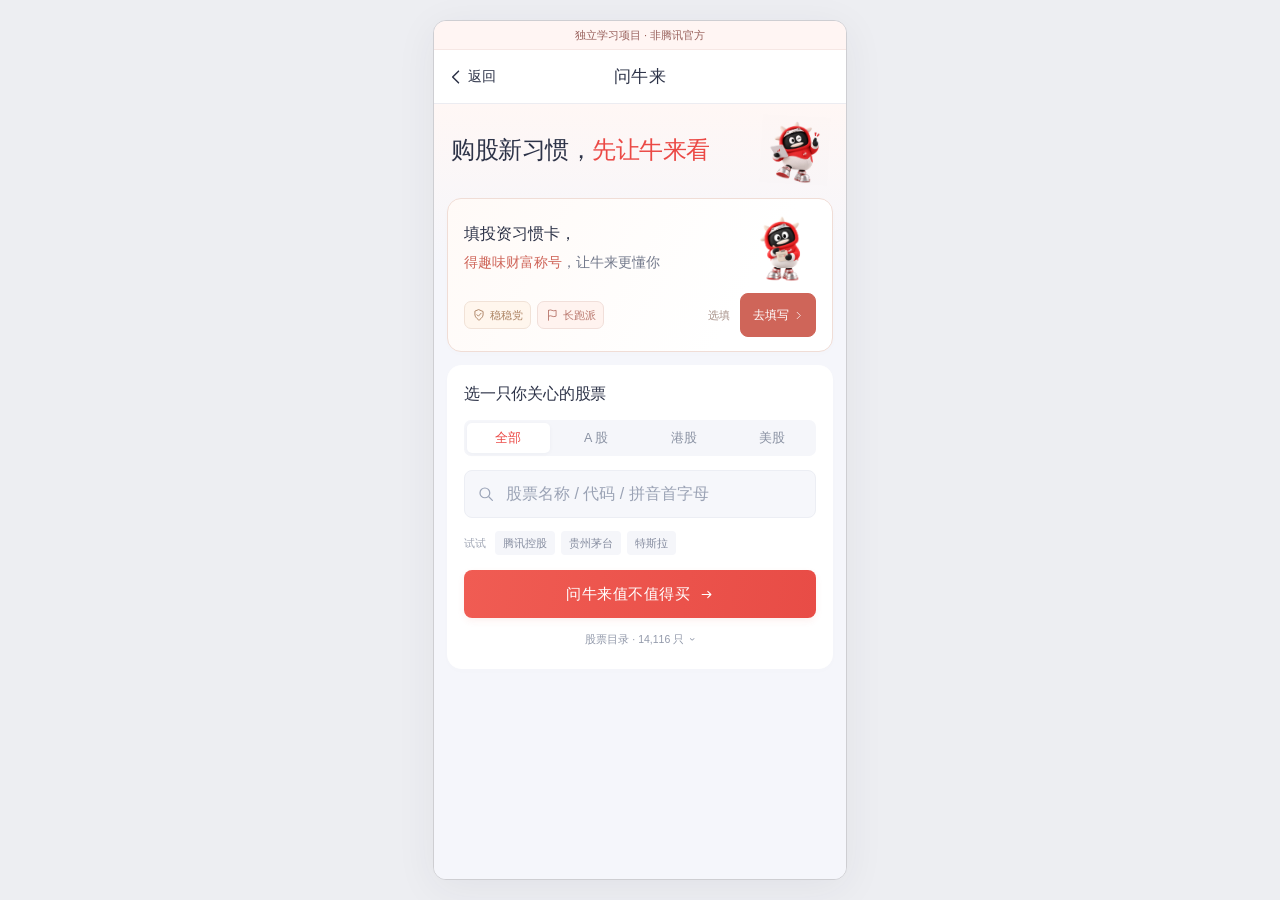
==== commit 18bbcf92: "Invite users to earn a playful investing title with a redesigned habit card" ====
--- a/niulai.html
+++ b/niulai.html
@@ -9,7 +9,7 @@
   <link rel="icon" type="image/svg+xml" href="data:image/svg+xml,%3Csvg xmlns='http://www.w3.org/2000/svg' viewBox='0 0 32 32'%3E%3Crect width='32' height='32' rx='8' fill='%23ef4844'/%3E%3Cpath d='m5 24 7-8 5 4 9-13m-7 1 8-2-1 8' fill='none' stroke='white' stroke-width='3' stroke-linejoin='round'/%3E%3C/svg%3E">
   <link rel="stylesheet" href="styles.css?v=19">
   <link rel="stylesheet" href="niulai.css?v=20">
-  <link rel="stylesheet" href="niulai-profile.css?v=20">
+  <link rel="stylesheet" href="niulai-profile.css?v=21">
   <script src="stock-catalog.js" defer></script>
   <script src="stock-directory-cn.js?v=3" defer></script>
   <script src="stock-directory-cn-2.js?v=3" defer></script>
@@ -26,7 +26,7 @@
   <script src="niulai-verdict.js?v=18" defer></script>
   <script src="niulai-charts.js?v=18" defer></script>
   <script src="niulai.js?v=18" defer></script>
-  <script src="niulai-profile.js?v=18" defer></script>
+  <script src="niulai-profile.js?v=21" defer></script>
 </head>
 <body>
   <div class="app-shell niulai-shell">
@@ -49,10 +49,17 @@
       <section class="nl-card nl-profile-card" id="profile-card" aria-labelledby="profile-heading" tabindex="-1">
         <div class="nl-profile-row">
           <div class="nl-profile-copy">
-            <h2 id="profile-heading">投资习惯卡 <span id="profile-optional">选填</span></h2>
-            <p id="profile-intro">3 个小选择，让牛来更懂你</p>
+            <h2 id="profile-heading"><span id="profile-heading-invitation"><span class="nl-profile-invite-lead">填投资习惯卡，</span><span class="nl-profile-invite-promise"><strong>得趣味财富称号</strong>，让牛来更懂你</span></span><span id="profile-heading-saved" hidden>我的投资习惯卡</span></h2>
           </div>
-          <button class="nl-profile-entry" id="profile-open" type="button" aria-haspopup="dialog"><span id="profile-open-label">去填写</span><svg class="icon" viewBox="0 0 24 24" aria-hidden="true"><path d="m9 5 7 7-7 7"/></svg></button>
+          <img class="nl-profile-invite-mascot" id="profile-invite-mascot" src="assets/niulai-notes.png" alt="牛来拿着笔，邀请你填写投资习惯" width="1254" height="1254" decoding="async">
+          <div class="nl-profile-entry-bar">
+            <div class="nl-profile-title-previews" id="profile-title-previews" role="group" aria-label="趣味称号示例">
+              <span class="nl-profile-preview-badge"><svg class="icon" viewBox="0 0 24 24" aria-hidden="true"><path d="m12 3 7 3v6c0 4-7 9-7 9s-7-5-7-9V6Z"/><path d="m8.5 11.5 2.5 2.5 4.5-5"/></svg>稳稳党</span>
+              <span class="nl-profile-preview-badge"><svg class="icon" viewBox="0 0 24 24" aria-hidden="true"><path d="M6 21V4m0 0c5-3 7 3 13 0v10c-6 3-8-3-13 0"/></svg>长跑派</span>
+            </div>
+            <span id="profile-optional">选填</span>
+            <button class="nl-profile-entry" id="profile-open" type="button" aria-haspopup="dialog"><span id="profile-open-label">去填写</span><svg class="icon" viewBox="0 0 24 24" aria-hidden="true"><path d="m9 5 7 7-7 7"/></svg></button>
+          </div>
         </div>
         <div class="nl-profile-persona" id="profile-persona" hidden>
           <div class="nl-profile-name-row"><h3 id="profile-nickname"></h3><span class="nl-profile-fun-label">趣味称号</span></div>
--- a/niulai-profile.css
+++ b/niulai-profile.css
@@ -1,15 +1,24 @@
 /* Optional, locally stored investor preferences. */
-.nl-profile-card{margin-bottom:.8125rem;border-color:#f1e8e3;background:linear-gradient(120deg,#fff9f5,#fff);padding:.9375rem 1rem}
+.nl-profile-card{margin-bottom:.8125rem;border-color:#f0ddd6;background:linear-gradient(120deg,#fffaf7,#fff 75%);padding:.875rem 1rem}
 .nl-profile-card:focus{outline:none}
-.nl-profile-row{display:flex;align-items:center;justify-content:space-between;gap:.75rem}
+.nl-profile-row{display:grid;grid-template-columns:minmax(0,1fr) auto;align-items:center;gap:.625rem .75rem}
 .nl-profile-copy{min-width:0}
-.nl-profile-copy h2{display:flex;align-items:center;gap:.4375rem;font-size:1rem;line-height:1.5;font-weight:600}
-.nl-profile-copy h2>span{font-size:max(.625rem,11px);font-weight:400;line-height:1.5;color:#a58e86}
-.nl-profile-copy>p{font-size:max(.71875rem,12px);line-height:1.6;color:#9393a2;margin-top:.3125rem}
-.nl-profile-entry{display:flex;align-items:center;justify-content:center;gap:.25rem;flex:none;min-height:44px;min-width:4.75rem;padding:0 .625rem;border:1px solid #f1dcd5;background:#fff5f1;color:#bc7465;border-radius:.5rem;font-size:max(.75rem,12px);font-weight:500}
+.nl-profile-copy h2{font-size:max(1rem,15px);line-height:1.5;font-weight:600}
+.nl-profile-invite-lead{display:block;font-size:1rem;line-height:1.5;margin-bottom:.3125rem}
+.nl-profile-invite-promise{display:block;font-size:max(.875rem,12px);line-height:1.65;font-weight:500;color:#73798b;white-space:nowrap}
+.nl-profile-invite-promise strong{font-weight:600;color:#cf6559}
+.nl-profile-invite-mascot{display:block;flex:none;width:4.375rem;height:4.375rem;object-fit:contain;pointer-events:none}
+.nl-profile-entry-bar{grid-column:1/-1;display:flex;align-items:center;gap:.625rem;min-width:0}
+.nl-profile-title-previews{display:flex;align-items:center;gap:.375rem;flex:1;min-width:0}
+.nl-profile-preview-badge{display:inline-flex;align-items:center;gap:.25rem;white-space:nowrap;padding:.3125rem .4375rem;border:1px solid #f1e2d7;border-radius:.4375rem;background:#fff6ed;color:#ac8262;font-size:max(.6875rem,11px);line-height:1.5;font-weight:500}
+.nl-profile-preview-badge:nth-child(2){color:#bb7a70;border-color:#f1dfda;background:#fff3ef}
+.nl-profile-preview-badge .icon{width:.875rem;height:.875rem;stroke-width:1.6}
+#profile-optional{font-size:max(.625rem,11px);font-weight:400;line-height:1.5;color:#a58e86;white-space:nowrap}
+.nl-profile-entry{display:flex;align-items:center;justify-content:center;gap:.25rem;flex:none;min-height:44px;min-width:4.75rem;padding:0 .625rem;border:1px solid #cf6559;background:#cf6559;color:#fff;border-radius:.5rem;font-size:max(.75rem,12px);font-weight:600}
 .nl-profile-entry .icon{width:.6875rem;height:.8125rem;stroke-width:1.6}
 .nl-profile-card.is-complete{background:linear-gradient(130deg,#fff9f5 0%,#fff 75%)}
-.is-complete .nl-profile-entry{min-width:44px;padding:0;background:transparent;border-color:transparent}
+.is-complete .nl-profile-entry-bar{grid-column:auto;gap:0}
+.is-complete .nl-profile-entry{min-width:44px;padding:0;background:transparent;border-color:transparent;color:#bc7465;font-weight:500}
 .nl-profile-persona{display:flex;align-items:center;justify-content:space-between;gap:.5rem;margin:0 0 .5rem}
 .nl-profile-persona>div{min-width:0}
 .nl-profile-name-row{display:flex;align-items:center;flex-wrap:wrap;gap:.5rem}
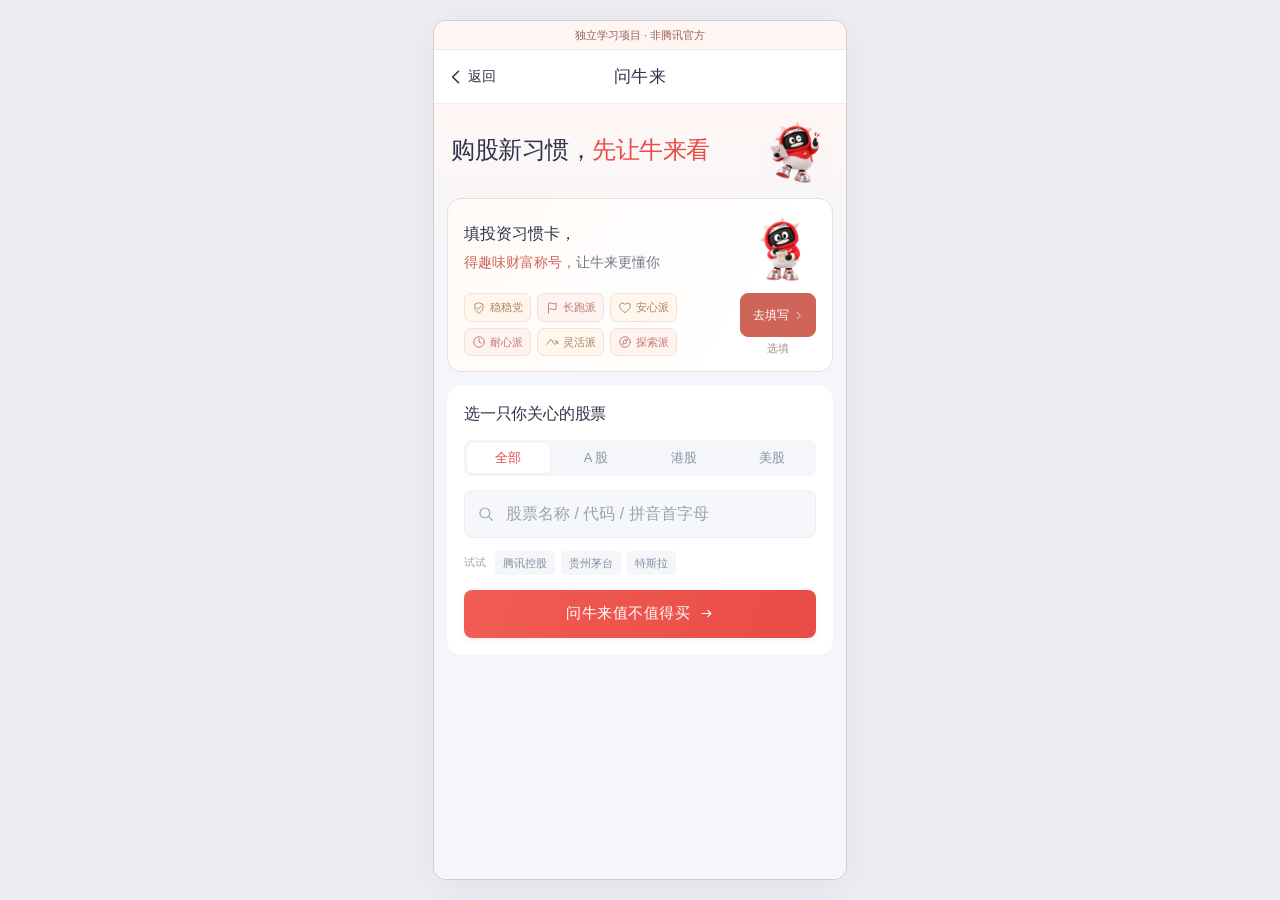
==== commit 3d45badb: "Expand investing title previews and remove the stock-directory summary" ====
--- a/niulai.html
+++ b/niulai.html
@@ -8,8 +8,8 @@
   <title>问牛来 · 股票值得买吗</title>
   <link rel="icon" type="image/svg+xml" href="data:image/svg+xml,%3Csvg xmlns='http://www.w3.org/2000/svg' viewBox='0 0 32 32'%3E%3Crect width='32' height='32' rx='8' fill='%23ef4844'/%3E%3Cpath d='m5 24 7-8 5 4 9-13m-7 1 8-2-1 8' fill='none' stroke='white' stroke-width='3' stroke-linejoin='round'/%3E%3C/svg%3E">
   <link rel="stylesheet" href="styles.css?v=19">
-  <link rel="stylesheet" href="niulai.css?v=20">
-  <link rel="stylesheet" href="niulai-profile.css?v=21">
+  <link rel="stylesheet" href="niulai.css?v=22">
+  <link rel="stylesheet" href="niulai-profile.css?v=22">
   <script src="stock-catalog.js" defer></script>
   <script src="stock-directory-cn.js?v=3" defer></script>
   <script src="stock-directory-cn-2.js?v=3" defer></script>
@@ -25,7 +25,7 @@
   <script src="niulai-data.js?v=5" defer></script>
   <script src="niulai-verdict.js?v=18" defer></script>
   <script src="niulai-charts.js?v=18" defer></script>
-  <script src="niulai.js?v=18" defer></script>
+  <script src="niulai.js?v=22" defer></script>
   <script src="niulai-profile.js?v=21" defer></script>
 </head>
 <body>
@@ -56,9 +56,15 @@
             <div class="nl-profile-title-previews" id="profile-title-previews" role="group" aria-label="趣味称号示例">
               <span class="nl-profile-preview-badge"><svg class="icon" viewBox="0 0 24 24" aria-hidden="true"><path d="m12 3 7 3v6c0 4-7 9-7 9s-7-5-7-9V6Z"/><path d="m8.5 11.5 2.5 2.5 4.5-5"/></svg>稳稳党</span>
               <span class="nl-profile-preview-badge"><svg class="icon" viewBox="0 0 24 24" aria-hidden="true"><path d="M6 21V4m0 0c5-3 7 3 13 0v10c-6 3-8-3-13 0"/></svg>长跑派</span>
+              <span class="nl-profile-preview-badge"><svg class="icon" viewBox="0 0 24 24" aria-hidden="true"><path d="M20 5c-3-3-6-1-8 1-2-2-5-4-8-1-4 4 1 10 8 15 7-5 12-11 8-15Z"/></svg>安心派</span>
+              <span class="nl-profile-preview-badge"><svg class="icon" viewBox="0 0 24 24" aria-hidden="true"><circle cx="12" cy="12" r="9"/><path d="M12 6v6l4 2"/></svg>耐心派</span>
+              <span class="nl-profile-preview-badge"><svg class="icon" viewBox="0 0 24 24" aria-hidden="true"><path d="M3 16c3 0 4-8 7-8s4 8 7 8c2 0 3-3 4-5M17 10l4 1 1 4"/></svg>灵活派</span>
+              <span class="nl-profile-preview-badge"><svg class="icon" viewBox="0 0 24 24" aria-hidden="true"><circle cx="12" cy="12" r="9"/><path d="m16 8-2 6-6 2 2-6Z"/></svg>探索派</span>
             </div>
-            <span id="profile-optional">选填</span>
-            <button class="nl-profile-entry" id="profile-open" type="button" aria-haspopup="dialog"><span id="profile-open-label">去填写</span><svg class="icon" viewBox="0 0 24 24" aria-hidden="true"><path d="m9 5 7 7-7 7"/></svg></button>
+            <div class="nl-profile-entry-actions">
+              <button class="nl-profile-entry" id="profile-open" type="button" aria-haspopup="dialog"><span id="profile-open-label">去填写</span><svg class="icon" viewBox="0 0 24 24" aria-hidden="true"><path d="m9 5 7 7-7 7"/></svg></button>
+              <span id="profile-optional">选填</span>
+            </div>
           </div>
         </div>
         <div class="nl-profile-persona" id="profile-persona" hidden>
@@ -101,7 +107,7 @@
             <span id="ask-label">问牛来值不值得买</span>
             <svg class="icon nl-button-arrow" viewBox="0 0 24 24" aria-hidden="true"><path d="M5 12h14m-5-5 5 5-5 5"/></svg>
           </button>
-          <details class="nl-catalog-details"><summary><b id="catalog-note" role="status">正在载入股票目录…</b> <span aria-hidden="true">›</span></summary><div id="catalog-coverage"></div><p>沪深北 A 股、港股及美股交易所证券；少量特殊证券可能暂无报价。新上市或更名需更新目录。</p><p>名单来源：交易所、巨潮资讯及腾讯行情。</p><div class="nl-source-links"><a href="https://www.sse.com.cn/assortment/stock/list/share/" target="_blank" rel="noopener noreferrer">上交所</a><a href="https://www.szse.cn/market/stock/company/" target="_blank" rel="noopener noreferrer">深交所</a><a href="https://www.cninfo.com.cn/" target="_blank" rel="noopener noreferrer">巨潮资讯</a><a href="https://www.hkex.com.hk/Services/Trading/Securities/Securities-Lists?sc_lang=zh-HK" target="_blank" rel="noopener noreferrer">港交所</a><a href="https://www.nasdaqtrader.com/Trader.aspx?id=SymbolDirDefs" target="_blank" rel="noopener noreferrer">Nasdaq</a></div></details>
+          <div class="nl-directory-feedback" id="directory-feedback" hidden><p id="catalog-note" role="status"></p><button type="button" id="reload-directory">重新加载目录</button></div>
         </form>
       </section>
 
--- a/niulai.css
+++ b/niulai.css
@@ -57,7 +57,6 @@
 .nl-ask-button>.icon{width:1.125rem;height:1.125rem;stroke-width:1.7}
 .nl-ask-button>.nl-button-arrow{width:.9375rem;height:.9375rem;margin-left:.125rem}
 .nl-ask-button:disabled{background:#efa9a1;box-shadow:none;cursor:wait;opacity:1}
-.nl-catalog-note{font-size:.59375rem;text-align:center;line-height:1.5;color:#afb3c0;margin-top:.625rem}
 .nl-advice-card{margin-top:.8125rem;padding-bottom:0}
 .nl-advice-title{display:flex;align-items:center;gap:.4375rem}
 .nl-avatar{display:block;width:1.875rem;height:1.875rem;overflow:hidden;border-radius:50%;background:#fff1ed;flex:none}
@@ -119,21 +118,9 @@
 @media(hover:hover){.nl-ask-button:not(:disabled):hover{filter:brightness(.98)}.nl-example-button:hover{background:#fff0ec}}
 @media(prefers-reduced-motion:reduce){.nl-loading-ring{animation:none}.nl-market-filters button,.nl-search-field,.nl-evidence-chevron{transition:none}}
 
-/* Directory scope stays tucked beneath search; charts carry the report. */
-.nl-catalog-note{color:#8c94a6}
-.nl-catalog-details{margin-top:.5rem;font-size:.65625rem;color:#939aab;line-height:1.75}
-.nl-catalog-details summary{list-style:none;cursor:pointer;text-align:center;color:#9299aa;padding:.25rem 0}
-.nl-catalog-details summary::-webkit-details-marker{display:none}
-.nl-catalog-details summary>b{font-weight:400}
-.nl-catalog-details summary>span{display:inline-block;margin-left:.25rem;transform:rotate(90deg)}
-.nl-catalog-details[open] summary>span{transform:rotate(-90deg)}
-.nl-catalog-details[open]{border-top:1px solid #f1f2f6;padding-top:.25rem}
-.nl-catalog-details p{margin:.5rem 0}
-#catalog-coverage{background:#f7f8fb;border-radius:.375rem;padding:.5rem .625rem;margin-top:.375rem}
-#catalog-coverage>div{display:flex;align-items:center;gap:.5rem;padding:.1875rem 0}
-#catalog-coverage strong{font-weight:500;min-width:2.5rem;color:#677085}
-#catalog-coverage time{margin-left:auto;font-variant-numeric:tabular-nums}
-#reload-directory{color:var(--red);padding:.4375rem 0;text-decoration:underline}
+/* A retry appears only when a stock directory failed to load. */
+.nl-directory-feedback{display:flex;flex-wrap:wrap;align-items:center;gap:.25rem .5rem;margin-top:.75rem;padding:.5rem .75rem;border:1px solid #f1e2da;border-radius:.5rem;background:#fff8f4;color:#ac786a;font-size:max(.6875rem,11px);line-height:1.6}
+#reload-directory{color:var(--red);min-height:44px;padding:.4375rem 0;text-decoration:underline;text-underline-offset:.1875rem}
 .nl-source-links{display:flex;flex-wrap:wrap;gap:.625rem;font-size:.625rem}
 .nl-source-links a{color:#7b89a3;text-decoration:underline;text-underline-offset:.1875rem}
 .nl-report-stock h3{overflow-wrap:anywhere}
--- a/niulai-profile.css
+++ b/niulai-profile.css
@@ -9,9 +9,10 @@
 .nl-profile-invite-promise strong{font-weight:600;color:#cf6559}
 .nl-profile-invite-mascot{display:block;flex:none;width:4.375rem;height:4.375rem;object-fit:contain;pointer-events:none}
 .nl-profile-entry-bar{grid-column:1/-1;display:flex;align-items:center;gap:.625rem;min-width:0}
-.nl-profile-title-previews{display:flex;align-items:center;gap:.375rem;flex:1;min-width:0}
+.nl-profile-title-previews{display:grid;grid-template-columns:repeat(3,max-content);align-items:center;gap:.375rem;flex:1;min-width:0}
+.nl-profile-entry-actions{display:flex;flex-direction:column;align-items:center;gap:.1875rem;flex:none}
 .nl-profile-preview-badge{display:inline-flex;align-items:center;gap:.25rem;white-space:nowrap;padding:.3125rem .4375rem;border:1px solid #f1e2d7;border-radius:.4375rem;background:#fff6ed;color:#ac8262;font-size:max(.6875rem,11px);line-height:1.5;font-weight:500}
-.nl-profile-preview-badge:nth-child(2){color:#bb7a70;border-color:#f1dfda;background:#fff3ef}
+.nl-profile-preview-badge:nth-child(even){color:#bb7a70;border-color:#f1dfda;background:#fff3ef}
 .nl-profile-preview-badge .icon{width:.875rem;height:.875rem;stroke-width:1.6}
 #profile-optional{font-size:max(.625rem,11px);font-weight:400;line-height:1.5;color:#a58e86;white-space:nowrap}
 .nl-profile-entry{display:flex;align-items:center;justify-content:center;gap:.25rem;flex:none;min-height:44px;min-width:4.75rem;padding:0 .625rem;border:1px solid #cf6559;background:#cf6559;color:#fff;border-radius:.5rem;font-size:max(.75rem,12px);font-weight:600}
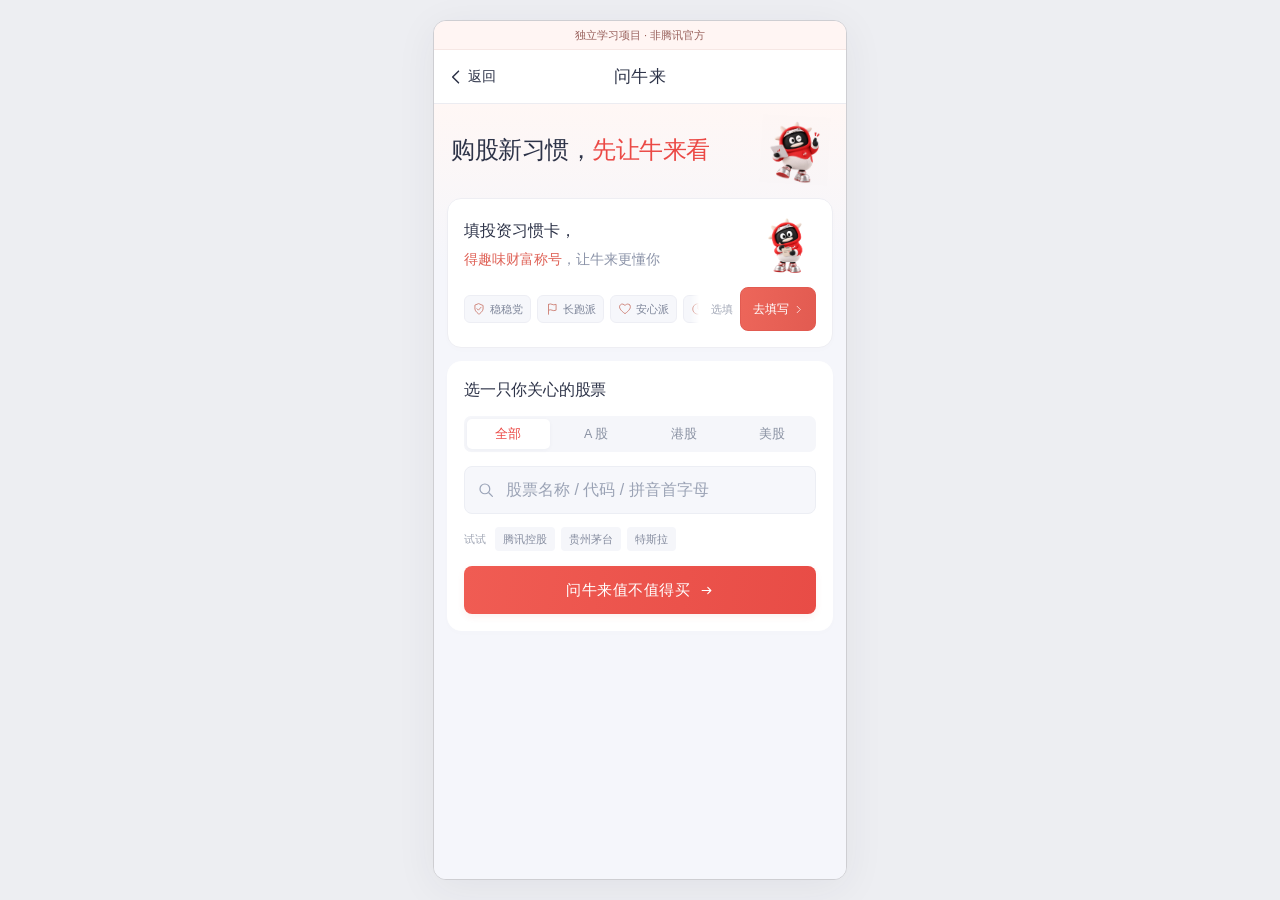
==== commit 5ef7ceaf: "Refine the habit card and keep title previews in one scrollable row" ====
--- a/niulai.html
+++ b/niulai.html
@@ -9,7 +9,7 @@
   <link rel="icon" type="image/svg+xml" href="data:image/svg+xml,%3Csvg xmlns='http://www.w3.org/2000/svg' viewBox='0 0 32 32'%3E%3Crect width='32' height='32' rx='8' fill='%23ef4844'/%3E%3Cpath d='m5 24 7-8 5 4 9-13m-7 1 8-2-1 8' fill='none' stroke='white' stroke-width='3' stroke-linejoin='round'/%3E%3C/svg%3E">
   <link rel="stylesheet" href="styles.css?v=19">
   <link rel="stylesheet" href="niulai.css?v=22">
-  <link rel="stylesheet" href="niulai-profile.css?v=22">
+  <link rel="stylesheet" href="niulai-profile.css?v=23">
   <script src="stock-catalog.js" defer></script>
   <script src="stock-directory-cn.js?v=3" defer></script>
   <script src="stock-directory-cn-2.js?v=3" defer></script>
@@ -53,7 +53,7 @@
           </div>
           <img class="nl-profile-invite-mascot" id="profile-invite-mascot" src="assets/niulai-notes.png" alt="牛来拿着笔，邀请你填写投资习惯" width="1254" height="1254" decoding="async">
           <div class="nl-profile-entry-bar">
-            <div class="nl-profile-title-previews" id="profile-title-previews" role="group" aria-label="趣味称号示例">
+            <div class="nl-profile-title-previews" id="profile-title-previews" role="group" aria-label="趣味称号示例，可左右滑动" tabindex="0">
               <span class="nl-profile-preview-badge"><svg class="icon" viewBox="0 0 24 24" aria-hidden="true"><path d="m12 3 7 3v6c0 4-7 9-7 9s-7-5-7-9V6Z"/><path d="m8.5 11.5 2.5 2.5 4.5-5"/></svg>稳稳党</span>
               <span class="nl-profile-preview-badge"><svg class="icon" viewBox="0 0 24 24" aria-hidden="true"><path d="M6 21V4m0 0c5-3 7 3 13 0v10c-6 3-8-3-13 0"/></svg>长跑派</span>
               <span class="nl-profile-preview-badge"><svg class="icon" viewBox="0 0 24 24" aria-hidden="true"><path d="M20 5c-3-3-6-1-8 1-2-2-5-4-8-1-4 4 1 10 8 15 7-5 12-11 8-15Z"/></svg>安心派</span>
--- a/niulai-profile.css
+++ b/niulai-profile.css
@@ -1,23 +1,24 @@
 /* Optional, locally stored investor preferences. */
-.nl-profile-card{margin-bottom:.8125rem;border-color:#f0ddd6;background:linear-gradient(120deg,#fffaf7,#fff 75%);padding:.875rem 1rem}
+.nl-profile-card{margin-bottom:.8125rem;border-color:#eeeef3;background:#fff;padding:1rem}
 .nl-profile-card:focus{outline:none}
-.nl-profile-row{display:grid;grid-template-columns:minmax(0,1fr) auto;align-items:center;gap:.625rem .75rem}
+.nl-profile-row{display:grid;grid-template-columns:minmax(0,1fr) auto;align-items:center;gap:.75rem .625rem}
 .nl-profile-copy{min-width:0}
 .nl-profile-copy h2{font-size:max(1rem,15px);line-height:1.5;font-weight:600}
 .nl-profile-invite-lead{display:block;font-size:1rem;line-height:1.5;margin-bottom:.3125rem}
-.nl-profile-invite-promise{display:block;font-size:max(.875rem,12px);line-height:1.65;font-weight:500;color:#73798b;white-space:nowrap}
-.nl-profile-invite-promise strong{font-weight:600;color:#cf6559}
-.nl-profile-invite-mascot{display:block;flex:none;width:4.375rem;height:4.375rem;object-fit:contain;pointer-events:none}
-.nl-profile-entry-bar{grid-column:1/-1;display:flex;align-items:center;gap:.625rem;min-width:0}
-.nl-profile-title-previews{display:grid;grid-template-columns:repeat(3,max-content);align-items:center;gap:.375rem;flex:1;min-width:0}
-.nl-profile-entry-actions{display:flex;flex-direction:column;align-items:center;gap:.1875rem;flex:none}
-.nl-profile-preview-badge{display:inline-flex;align-items:center;gap:.25rem;white-space:nowrap;padding:.3125rem .4375rem;border:1px solid #f1e2d7;border-radius:.4375rem;background:#fff6ed;color:#ac8262;font-size:max(.6875rem,11px);line-height:1.5;font-weight:500}
-.nl-profile-preview-badge:nth-child(even){color:#bb7a70;border-color:#f1dfda;background:#fff3ef}
-.nl-profile-preview-badge .icon{width:.875rem;height:.875rem;stroke-width:1.6}
-#profile-optional{font-size:max(.625rem,11px);font-weight:400;line-height:1.5;color:#a58e86;white-space:nowrap}
-.nl-profile-entry{display:flex;align-items:center;justify-content:center;gap:.25rem;flex:none;min-height:44px;min-width:4.75rem;padding:0 .625rem;border:1px solid #cf6559;background:#cf6559;color:#fff;border-radius:.5rem;font-size:max(.75rem,12px);font-weight:600}
+.nl-profile-invite-promise{display:block;font-size:max(.875rem,12px);line-height:1.65;font-weight:500;color:var(--muted);white-space:nowrap}
+.nl-profile-invite-promise strong{font-weight:600;color:#df6257}
+.nl-profile-invite-mascot{display:block;flex:none;width:3.75rem;height:3.75rem;object-fit:contain;pointer-events:none}
+.nl-profile-entry-bar{grid-column:1/-1;display:flex;align-items:center;gap:.75rem;min-width:0}
+.nl-profile-title-previews{display:flex;flex-wrap:nowrap;align-items:center;gap:.375rem;flex:1;min-width:0;overflow-x:auto;overscroll-behavior-x:contain;scrollbar-width:none;scroll-snap-type:x proximity;padding:.1875rem .75rem .1875rem 0;-webkit-mask-image:linear-gradient(90deg,#000 calc(100% - .5rem),transparent);mask-image:linear-gradient(90deg,#000 calc(100% - .5rem),transparent)}
+.nl-profile-title-previews::-webkit-scrollbar{display:none}
+.nl-profile-title-previews:focus-visible{outline:2px solid #eeaaa6;outline-offset:2px;border-radius:.375rem}
+.nl-profile-entry-actions{display:flex;flex-direction:row-reverse;align-items:center;gap:.4375rem;flex:none}
+.nl-profile-preview-badge{display:inline-flex;flex:none;align-items:center;gap:.25rem;white-space:nowrap;padding:.3125rem .4375rem;border:1px solid #edeef4;border-radius:.375rem;background:#f6f7fb;color:#7d8599;font-size:max(.6875rem,11px);line-height:1.5;font-weight:500;scroll-snap-align:start}
+.nl-profile-preview-badge .icon{width:.875rem;height:.875rem;stroke-width:1.6;color:#ce8378}
+#profile-optional{font-size:max(.625rem,11px);font-weight:400;line-height:1.5;color:#a0a6b5;white-space:nowrap}
+.nl-profile-entry{display:flex;align-items:center;justify-content:center;gap:.25rem;flex:none;min-height:44px;min-width:4.75rem;padding:0 .625rem;border:1px solid #e25b51;background:linear-gradient(100deg,#ed665a,#e25b51);color:#fff;border-radius:.5rem;font-size:max(.75rem,12px);font-weight:600}
 .nl-profile-entry .icon{width:.6875rem;height:.8125rem;stroke-width:1.6}
-.nl-profile-card.is-complete{background:linear-gradient(130deg,#fff9f5 0%,#fff 75%)}
+.nl-profile-card.is-complete{background:#fff}
 .is-complete .nl-profile-entry-bar{grid-column:auto;gap:0}
 .is-complete .nl-profile-entry{min-width:44px;padding:0;background:transparent;border-color:transparent;color:#bc7465;font-weight:500}
 .nl-profile-persona{display:flex;align-items:center;justify-content:space-between;gap:.5rem;margin:0 0 .5rem}
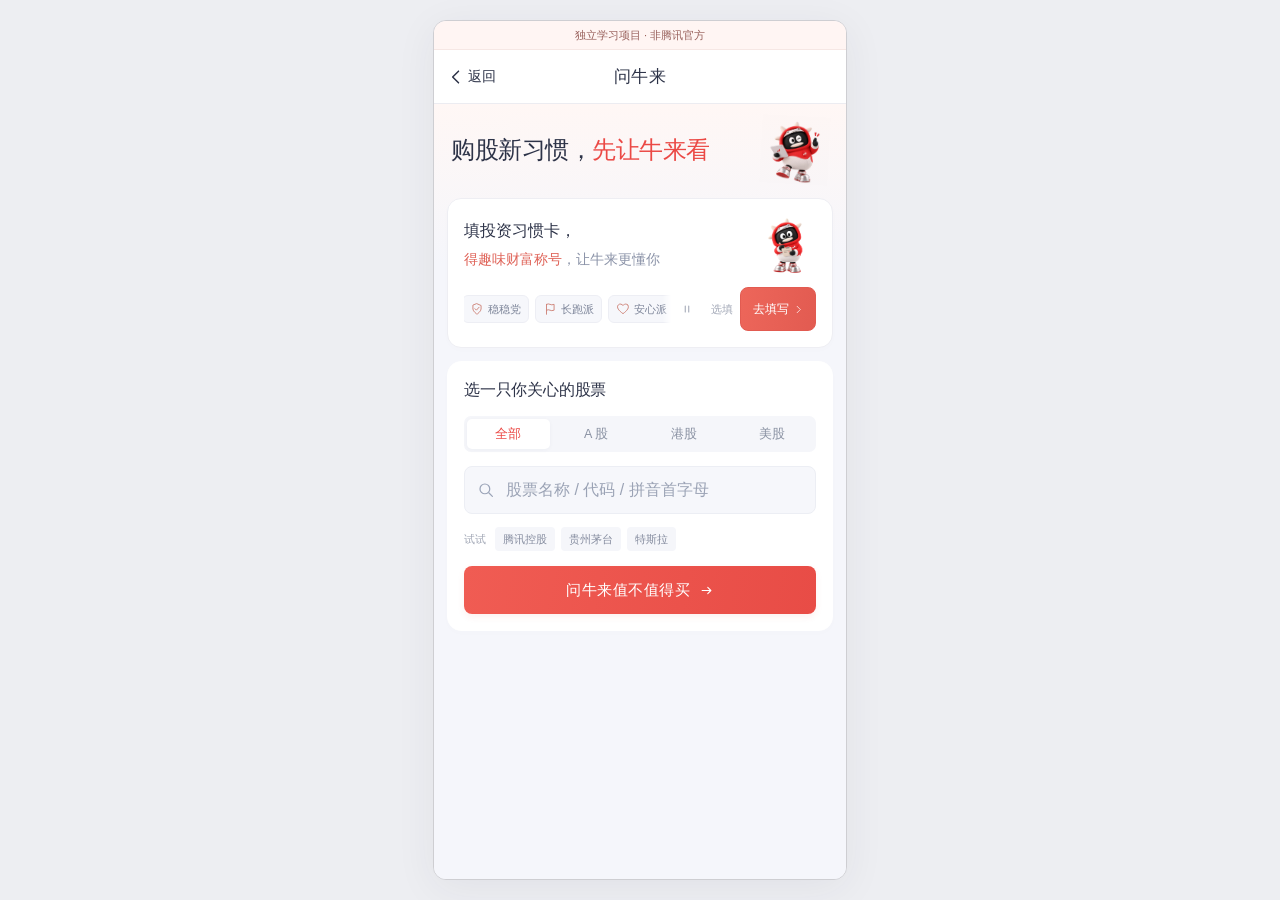
==== commit 2cd2a5dc: "Cycle through every investor title with a gentle, pausable preview" ====
--- a/niulai.html
+++ b/niulai.html
@@ -9,7 +9,7 @@
   <link rel="icon" type="image/svg+xml" href="data:image/svg+xml,%3Csvg xmlns='http://www.w3.org/2000/svg' viewBox='0 0 32 32'%3E%3Crect width='32' height='32' rx='8' fill='%23ef4844'/%3E%3Cpath d='m5 24 7-8 5 4 9-13m-7 1 8-2-1 8' fill='none' stroke='white' stroke-width='3' stroke-linejoin='round'/%3E%3C/svg%3E">
   <link rel="stylesheet" href="styles.css?v=19">
   <link rel="stylesheet" href="niulai.css?v=22">
-  <link rel="stylesheet" href="niulai-profile.css?v=23">
+  <link rel="stylesheet" href="niulai-profile.css?v=24">
   <script src="stock-catalog.js" defer></script>
   <script src="stock-directory-cn.js?v=3" defer></script>
   <script src="stock-directory-cn-2.js?v=3" defer></script>
@@ -26,7 +26,7 @@
   <script src="niulai-verdict.js?v=18" defer></script>
   <script src="niulai-charts.js?v=18" defer></script>
   <script src="niulai.js?v=22" defer></script>
-  <script src="niulai-profile.js?v=21" defer></script>
+  <script src="niulai-profile.js?v=24" defer></script>
 </head>
 <body>
   <div class="app-shell niulai-shell">
@@ -53,13 +53,20 @@
           </div>
           <img class="nl-profile-invite-mascot" id="profile-invite-mascot" src="assets/niulai-notes.png" alt="牛来拿着笔，邀请你填写投资习惯" width="1254" height="1254" decoding="async">
           <div class="nl-profile-entry-bar">
-            <div class="nl-profile-title-previews" id="profile-title-previews" role="group" aria-label="趣味称号示例，可左右滑动" tabindex="0">
+            <div class="nl-profile-title-previews" id="profile-title-previews" role="group" aria-label="趣味称号预览">
+              <div class="nl-profile-title-scroll" id="profile-title-scroll" role="group" aria-label="所有趣味称号，可左右滑动" tabindex="0">
+                <div class="nl-profile-title-track"><div class="nl-profile-title-set">
               <span class="nl-profile-preview-badge"><svg class="icon" viewBox="0 0 24 24" aria-hidden="true"><path d="m12 3 7 3v6c0 4-7 9-7 9s-7-5-7-9V6Z"/><path d="m8.5 11.5 2.5 2.5 4.5-5"/></svg>稳稳党</span>
               <span class="nl-profile-preview-badge"><svg class="icon" viewBox="0 0 24 24" aria-hidden="true"><path d="M6 21V4m0 0c5-3 7 3 13 0v10c-6 3-8-3-13 0"/></svg>长跑派</span>
               <span class="nl-profile-preview-badge"><svg class="icon" viewBox="0 0 24 24" aria-hidden="true"><path d="M20 5c-3-3-6-1-8 1-2-2-5-4-8-1-4 4 1 10 8 15 7-5 12-11 8-15Z"/></svg>安心派</span>
               <span class="nl-profile-preview-badge"><svg class="icon" viewBox="0 0 24 24" aria-hidden="true"><circle cx="12" cy="12" r="9"/><path d="M12 6v6l4 2"/></svg>耐心派</span>
               <span class="nl-profile-preview-badge"><svg class="icon" viewBox="0 0 24 24" aria-hidden="true"><path d="M3 16c3 0 4-8 7-8s4 8 7 8c2 0 3-3 4-5M17 10l4 1 1 4"/></svg>灵活派</span>
               <span class="nl-profile-preview-badge"><svg class="icon" viewBox="0 0 24 24" aria-hidden="true"><circle cx="12" cy="12" r="9"/><path d="m16 8-2 6-6 2 2-6Z"/></svg>探索派</span>
+              <span class="nl-profile-preview-badge"><svg class="icon" viewBox="0 0 24 24" aria-hidden="true"><path d="M5 20V10m7 10V4m7 16v-8M3 20h18"/></svg>稳中有数派</span>
+              <span class="nl-profile-preview-badge"><svg class="icon" viewBox="0 0 24 24" aria-hidden="true"><path d="M3 12h4l3-7 4 14 3-7h4"/></svg>节奏派</span>
+                </div></div>
+              </div>
+              <button class="nl-profile-title-motion" id="profile-title-motion" type="button" aria-label="暂停称号轮播" title="暂停称号轮播" hidden><svg class="icon" viewBox="0 0 24 24" aria-hidden="true"><path d="M9 7v10m6-10v10"/></svg></button>
             </div>
             <div class="nl-profile-entry-actions">
               <button class="nl-profile-entry" id="profile-open" type="button" aria-haspopup="dialog"><span id="profile-open-label">去填写</span><svg class="icon" viewBox="0 0 24 24" aria-hidden="true"><path d="m9 5 7 7-7 7"/></svg></button>
--- a/niulai-profile.css
+++ b/niulai-profile.css
@@ -9,11 +9,17 @@
 .nl-profile-invite-promise strong{font-weight:600;color:#df6257}
 .nl-profile-invite-mascot{display:block;flex:none;width:3.75rem;height:3.75rem;object-fit:contain;pointer-events:none}
 .nl-profile-entry-bar{grid-column:1/-1;display:flex;align-items:center;gap:.75rem;min-width:0}
-.nl-profile-title-previews{display:flex;flex-wrap:nowrap;align-items:center;gap:.375rem;flex:1;min-width:0;overflow-x:auto;overscroll-behavior-x:contain;scrollbar-width:none;scroll-snap-type:x proximity;padding:.1875rem .75rem .1875rem 0;-webkit-mask-image:linear-gradient(90deg,#000 calc(100% - .5rem),transparent);mask-image:linear-gradient(90deg,#000 calc(100% - .5rem),transparent)}
-.nl-profile-title-previews::-webkit-scrollbar{display:none}
-.nl-profile-title-previews:focus-visible{outline:2px solid #eeaaa6;outline-offset:2px;border-radius:.375rem}
+.nl-profile-title-previews{display:flex;align-items:center;gap:.25rem;flex:1;min-width:0}
+.nl-profile-title-scroll{flex:1;min-width:0;overflow-x:auto;overscroll-behavior-x:contain;scrollbar-width:none;padding:.1875rem 0;-webkit-mask-image:linear-gradient(90deg,#000 calc(100% - .5rem),transparent);mask-image:linear-gradient(90deg,#000 calc(100% - .5rem),transparent)}
+.nl-profile-title-scroll::-webkit-scrollbar{display:none}
+.nl-profile-title-scroll:focus-visible,.nl-profile-title-motion:focus-visible{outline:2px solid #eeaaa6;outline-offset:2px;border-radius:.375rem}
+.nl-profile-title-track{display:flex;width:max-content}
+.nl-profile-title-set{display:flex;align-items:center;gap:.375rem;flex:none;padding-right:.375rem}
+.nl-profile-title-motion{display:flex;align-items:center;justify-content:center;flex:none;width:24px;height:32px;padding:0;border:0;border-radius:.375rem;background:transparent;color:#a0a6b5}
+.nl-profile-title-motion .icon{width:14px;height:14px;stroke-width:1.8}
+.nl-profile-title-motion:hover{color:#ce8378;background:#fbf5f3}
 .nl-profile-entry-actions{display:flex;flex-direction:row-reverse;align-items:center;gap:.4375rem;flex:none}
-.nl-profile-preview-badge{display:inline-flex;flex:none;align-items:center;gap:.25rem;white-space:nowrap;padding:.3125rem .4375rem;border:1px solid #edeef4;border-radius:.375rem;background:#f6f7fb;color:#7d8599;font-size:max(.6875rem,11px);line-height:1.5;font-weight:500;scroll-snap-align:start}
+.nl-profile-preview-badge{display:inline-flex;flex:none;align-items:center;gap:.25rem;white-space:nowrap;padding:.3125rem .4375rem;border:1px solid #edeef4;border-radius:.375rem;background:#f6f7fb;color:#7d8599;font-size:max(.6875rem,11px);line-height:1.5;font-weight:500}
 .nl-profile-preview-badge .icon{width:.875rem;height:.875rem;stroke-width:1.6;color:#ce8378}
 #profile-optional{font-size:max(.625rem,11px);font-weight:400;line-height:1.5;color:#a0a6b5;white-space:nowrap}
 .nl-profile-entry{display:flex;align-items:center;justify-content:center;gap:.25rem;flex:none;min-height:44px;min-width:4.75rem;padding:0 .625rem;border:1px solid #e25b51;background:linear-gradient(100deg,#ed665a,#e25b51);color:#fff;border-radius:.5rem;font-size:max(.75rem,12px);font-weight:600}
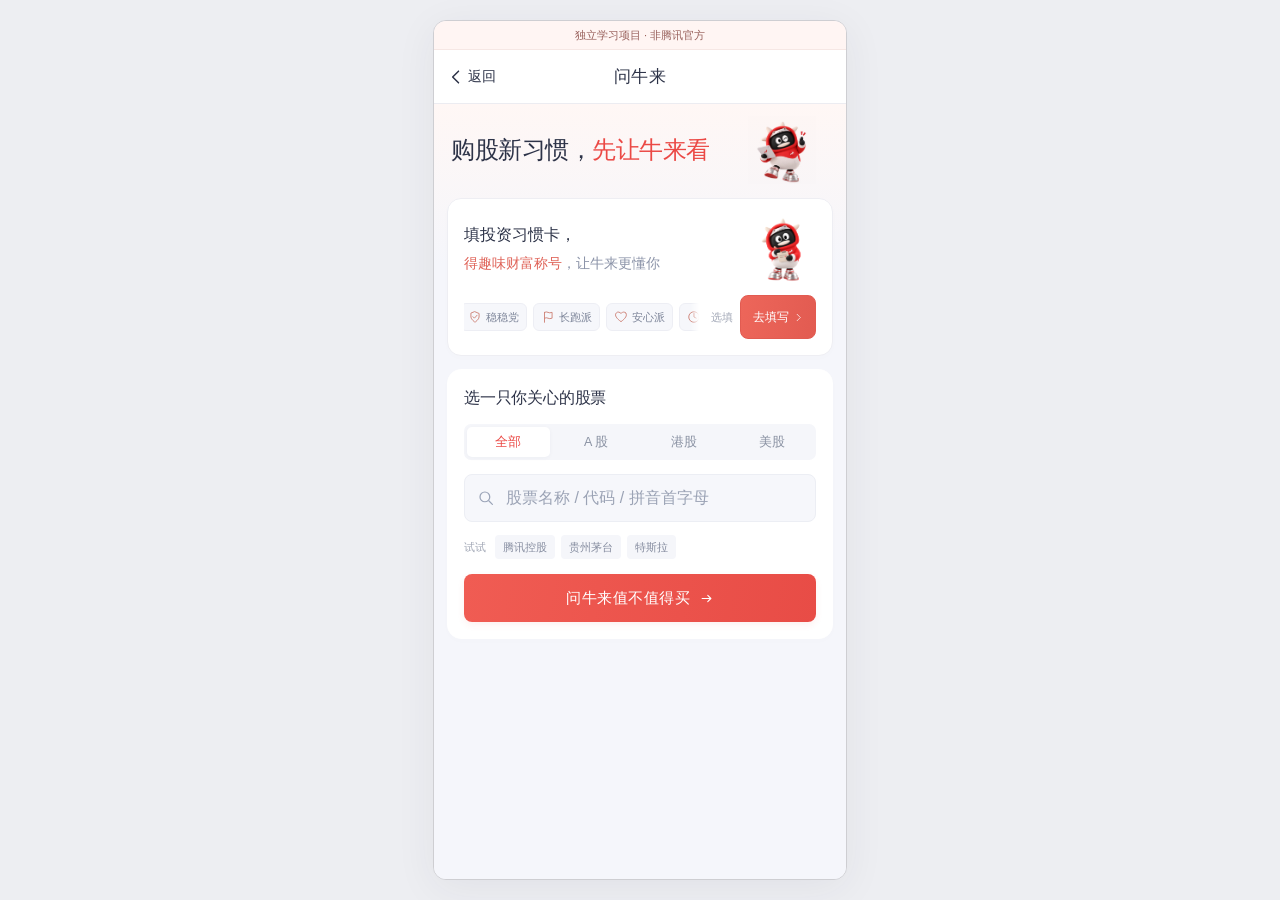
==== commit 3f5702f0: "Align Niulai mascots and remove the title carousel pause button" ====
--- a/niulai.html
+++ b/niulai.html
@@ -8,8 +8,8 @@
   <title>问牛来 · 股票值得买吗</title>
   <link rel="icon" type="image/svg+xml" href="data:image/svg+xml,%3Csvg xmlns='http://www.w3.org/2000/svg' viewBox='0 0 32 32'%3E%3Crect width='32' height='32' rx='8' fill='%23ef4844'/%3E%3Cpath d='m5 24 7-8 5 4 9-13m-7 1 8-2-1 8' fill='none' stroke='white' stroke-width='3' stroke-linejoin='round'/%3E%3C/svg%3E">
   <link rel="stylesheet" href="styles.css?v=19">
-  <link rel="stylesheet" href="niulai.css?v=22">
-  <link rel="stylesheet" href="niulai-profile.css?v=24">
+  <link rel="stylesheet" href="niulai.css?v=25">
+  <link rel="stylesheet" href="niulai-profile.css?v=25">
   <script src="stock-catalog.js" defer></script>
   <script src="stock-directory-cn.js?v=3" defer></script>
   <script src="stock-directory-cn-2.js?v=3" defer></script>
@@ -26,7 +26,7 @@
   <script src="niulai-verdict.js?v=18" defer></script>
   <script src="niulai-charts.js?v=18" defer></script>
   <script src="niulai.js?v=22" defer></script>
-  <script src="niulai-profile.js?v=24" defer></script>
+  <script src="niulai-profile.js?v=25" defer></script>
 </head>
 <body>
   <div class="app-shell niulai-shell">
@@ -66,7 +66,6 @@
               <span class="nl-profile-preview-badge"><svg class="icon" viewBox="0 0 24 24" aria-hidden="true"><path d="M3 12h4l3-7 4 14 3-7h4"/></svg>节奏派</span>
                 </div></div>
               </div>
-              <button class="nl-profile-title-motion" id="profile-title-motion" type="button" aria-label="暂停称号轮播" title="暂停称号轮播" hidden><svg class="icon" viewBox="0 0 24 24" aria-hidden="true"><path d="M9 7v10m6-10v10"/></svg></button>
             </div>
             <div class="nl-profile-entry-actions">
               <button class="nl-profile-entry" id="profile-open" type="button" aria-haspopup="dialog"><span id="profile-open-label">去填写</span><svg class="icon" viewBox="0 0 24 24" aria-hidden="true"><path d="m9 5 7 7-7 7"/></svg></button>
--- a/niulai.css
+++ b/niulai.css
@@ -3,15 +3,15 @@
 .niulai-page-title{font-size:1.0625rem;letter-spacing:.025rem}
 .niulai-back{font-size:.875rem}
 .nl-header-tag{position:absolute;right:1rem;font-size:.6875rem;color:var(--muted)}
-.niulai-page-content{position:relative;min-height:0;overscroll-behavior-y:contain;background:linear-gradient(180deg,#fff7f5 0,var(--paper) 10rem);padding:0 .8125rem max(1rem,env(safe-area-inset-bottom));scrollbar-width:thin;scrollbar-color:#dadde5 transparent;scroll-padding-top:.8125rem}
-.nl-hero{display:flex;align-items:center;justify-content:space-between;gap:.625rem;position:relative;min-height:5.75rem;padding:.75rem .25rem .875rem}
+.niulai-page-content{--nl-profile-inset:1rem;--nl-mascot-size:4.25rem;position:relative;min-height:0;overscroll-behavior-y:contain;background:linear-gradient(180deg,#fff7f5 0,var(--paper) 10rem);padding:0 .8125rem max(1rem,env(safe-area-inset-bottom));scrollbar-width:thin;scrollbar-color:#dadde5 transparent;scroll-padding-top:.8125rem}
+.nl-hero{display:flex;align-items:center;justify-content:space-between;gap:.625rem;position:relative;min-height:5.75rem;padding:.75rem calc(var(--nl-profile-inset) + 1px) .875rem .25rem}
 .nl-hero-copy{position:relative;z-index:1;min-width:0}
 .nl-eyebrow{display:flex;align-items:center;gap:.3125rem;font-size:.625rem;letter-spacing:.125rem;color:#a67670;margin-bottom:.5625rem}
 .nl-eyebrow>span{width:.3125rem;height:.3125rem;background:#eaa49b;border-radius:50%}
 .nl-hero h1{font-size:1.5rem;line-height:1.4;font-weight:600;letter-spacing:-.03125rem;white-space:nowrap}
 .nl-hero h1 strong{font-size:inherit;font-weight:600;letter-spacing:inherit;color:var(--red)}
 .nl-hero-copy>p{font-size:.71875rem;color:#9395a3;letter-spacing:.0625rem;margin-top:.375rem}
-.nl-hero-mascot{display:block;flex:none;width:4.25rem;height:4.25rem;object-fit:contain;mix-blend-mode:multiply;transform:rotate(3deg);pointer-events:none}
+.nl-hero-mascot{display:block;flex:none;width:var(--nl-mascot-size);height:var(--nl-mascot-size);object-fit:contain;mix-blend-mode:multiply;pointer-events:none}
 .nl-card{border:1px solid #ffffff;background:#fff;border-radius:.875rem;padding:1rem;box-shadow:0 .125rem .625rem #29324703}
 .nl-card-heading{display:flex;align-items:center;justify-content:space-between;gap:.5rem;min-height:1.5rem;margin-bottom:.875rem}
 .nl-card-heading h2{font-size:1rem;line-height:1.5;font-weight:600;letter-spacing:-.0125rem}
--- a/niulai-profile.css
+++ b/niulai-profile.css
@@ -1,5 +1,5 @@
 /* Optional, locally stored investor preferences. */
-.nl-profile-card{margin-bottom:.8125rem;border-color:#eeeef3;background:#fff;padding:1rem}
+.nl-profile-card{margin-bottom:.8125rem;border-color:#eeeef3;background:#fff;padding:var(--nl-profile-inset)}
 .nl-profile-card:focus{outline:none}
 .nl-profile-row{display:grid;grid-template-columns:minmax(0,1fr) auto;align-items:center;gap:.75rem .625rem}
 .nl-profile-copy{min-width:0}
@@ -7,17 +7,14 @@
 .nl-profile-invite-lead{display:block;font-size:1rem;line-height:1.5;margin-bottom:.3125rem}
 .nl-profile-invite-promise{display:block;font-size:max(.875rem,12px);line-height:1.65;font-weight:500;color:var(--muted);white-space:nowrap}
 .nl-profile-invite-promise strong{font-weight:600;color:#df6257}
-.nl-profile-invite-mascot{display:block;flex:none;width:3.75rem;height:3.75rem;object-fit:contain;pointer-events:none}
+.nl-profile-invite-mascot{display:block;flex:none;width:var(--nl-mascot-size);height:var(--nl-mascot-size);object-fit:contain;pointer-events:none}
 .nl-profile-entry-bar{grid-column:1/-1;display:flex;align-items:center;gap:.75rem;min-width:0}
-.nl-profile-title-previews{display:flex;align-items:center;gap:.25rem;flex:1;min-width:0}
+.nl-profile-title-previews{display:flex;align-items:center;flex:1;min-width:0}
 .nl-profile-title-scroll{flex:1;min-width:0;overflow-x:auto;overscroll-behavior-x:contain;scrollbar-width:none;padding:.1875rem 0;-webkit-mask-image:linear-gradient(90deg,#000 calc(100% - .5rem),transparent);mask-image:linear-gradient(90deg,#000 calc(100% - .5rem),transparent)}
 .nl-profile-title-scroll::-webkit-scrollbar{display:none}
-.nl-profile-title-scroll:focus-visible,.nl-profile-title-motion:focus-visible{outline:2px solid #eeaaa6;outline-offset:2px;border-radius:.375rem}
+.nl-profile-title-scroll:focus-visible{outline:2px solid #eeaaa6;outline-offset:2px;border-radius:.375rem}
 .nl-profile-title-track{display:flex;width:max-content}
 .nl-profile-title-set{display:flex;align-items:center;gap:.375rem;flex:none;padding-right:.375rem}
-.nl-profile-title-motion{display:flex;align-items:center;justify-content:center;flex:none;width:24px;height:32px;padding:0;border:0;border-radius:.375rem;background:transparent;color:#a0a6b5}
-.nl-profile-title-motion .icon{width:14px;height:14px;stroke-width:1.8}
-.nl-profile-title-motion:hover{color:#ce8378;background:#fbf5f3}
 .nl-profile-entry-actions{display:flex;flex-direction:row-reverse;align-items:center;gap:.4375rem;flex:none}
 .nl-profile-preview-badge{display:inline-flex;flex:none;align-items:center;gap:.25rem;white-space:nowrap;padding:.3125rem .4375rem;border:1px solid #edeef4;border-radius:.375rem;background:#f6f7fb;color:#7d8599;font-size:max(.6875rem,11px);line-height:1.5;font-weight:500}
 .nl-profile-preview-badge .icon{width:.875rem;height:.875rem;stroke-width:1.6;color:#ce8378}
@@ -32,7 +29,7 @@
 .nl-profile-name-row{display:flex;align-items:center;flex-wrap:wrap;gap:.5rem}
 .nl-profile-name-row h3{font-size:max(1.375rem,20px);line-height:1.4;color:#ad6a5d;font-weight:600;letter-spacing:.03em}
 .nl-profile-fun-label{font-size:max(.625rem,10px);line-height:1.5;padding:.125rem .375rem;color:#af9286;background:#f6ece5;border-radius:.25rem;white-space:nowrap}
-.nl-profile-persona img{width:3.875rem;height:3.875rem;object-fit:contain;flex:none}
+.nl-profile-persona img{width:var(--nl-mascot-size);height:var(--nl-mascot-size);object-fit:contain;flex:none}
 .nl-profile-saved,.nl-profile-result{display:grid;grid-template-columns:repeat(2,minmax(0,1fr));margin:0;gap:.5rem}
 .nl-profile-metric{min-width:0;padding:.75rem;background:#f8f7f6;border-radius:.625rem;position:relative}
 .nl-profile-metric-time{grid-column:1/-1}
@@ -116,5 +113,5 @@
 .nl-profile-privacy{display:flex;align-items:center;justify-content:space-between;gap:.5rem;min-height:2.625rem;font-size:max(.625rem,11px);line-height:1.5;color:#b0a5a0}
 .nl-profile-privacy button{color:#a79992;min-height:44px;padding:.25rem 0 .25rem .5rem;font-size:inherit}
 @media(min-width:600px){.nl-profile-dialog{inset:0;margin:auto;border-radius:1rem;max-height:min(43rem,88dvh)}}
-@media(max-width:360px){.nl-profile-card{padding:.875rem}.nl-profile-entry{min-width:4.625rem;padding:0 .5rem}.nl-profile-row{gap:.375rem}.nl-profile-dialog{width:100%;max-width:100%}.nl-profile-dialog-body{padding-left:16px;padding-right:16px}.nl-profile-dialog-footer{padding-left:16px;padding-right:16px}.nl-profile-option{min-height:72px;padding:10px}}
+@media(max-width:360px){.niulai-page-content{--nl-profile-inset:.875rem}.nl-profile-entry{min-width:4.625rem;padding:0 .5rem}.nl-profile-row{gap:.375rem}.nl-profile-dialog{width:100%;max-width:100%}.nl-profile-dialog-body{padding-left:16px;padding-right:16px}.nl-profile-dialog-footer{padding-left:16px;padding-right:16px}.nl-profile-option{min-height:72px;padding:10px}}
 @media(prefers-reduced-motion:reduce){.nl-profile-option{transition:none}}
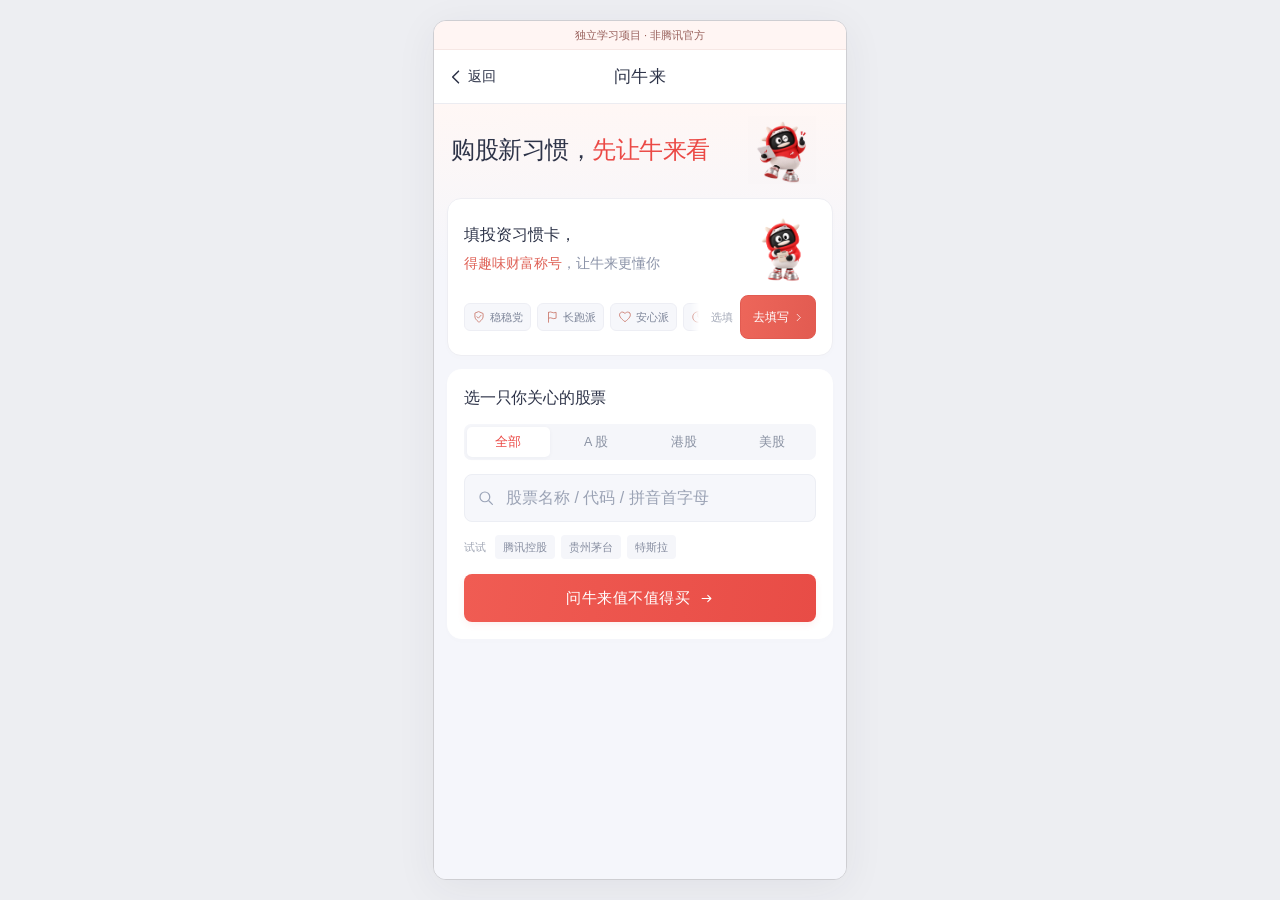
==== commit e6b0f136: "Keep stock suggestions visible after completing the investor habit card" ====
--- a/niulai.html
+++ b/niulai.html
@@ -8,7 +8,7 @@
   <title>问牛来 · 股票值得买吗</title>
   <link rel="icon" type="image/svg+xml" href="data:image/svg+xml,%3Csvg xmlns='http://www.w3.org/2000/svg' viewBox='0 0 32 32'%3E%3Crect width='32' height='32' rx='8' fill='%23ef4844'/%3E%3Cpath d='m5 24 7-8 5 4 9-13m-7 1 8-2-1 8' fill='none' stroke='white' stroke-width='3' stroke-linejoin='round'/%3E%3C/svg%3E">
   <link rel="stylesheet" href="styles.css?v=19">
-  <link rel="stylesheet" href="niulai.css?v=25">
+  <link rel="stylesheet" href="niulai.css?v=26">
   <link rel="stylesheet" href="niulai-profile.css?v=25">
   <script src="stock-catalog.js" defer></script>
   <script src="stock-directory-cn.js?v=3" defer></script>
@@ -25,7 +25,7 @@
   <script src="niulai-data.js?v=5" defer></script>
   <script src="niulai-verdict.js?v=18" defer></script>
   <script src="niulai-charts.js?v=18" defer></script>
-  <script src="niulai.js?v=22" defer></script>
+  <script src="niulai.js?v=26" defer></script>
   <script src="niulai-profile.js?v=25" defer></script>
 </head>
 <body>
--- a/niulai.css
+++ b/niulai.css
@@ -3,7 +3,7 @@
 .niulai-page-title{font-size:1.0625rem;letter-spacing:.025rem}
 .niulai-back{font-size:.875rem}
 .nl-header-tag{position:absolute;right:1rem;font-size:.6875rem;color:var(--muted)}
-.niulai-page-content{--nl-profile-inset:1rem;--nl-mascot-size:4.25rem;position:relative;min-height:0;overscroll-behavior-y:contain;background:linear-gradient(180deg,#fff7f5 0,var(--paper) 10rem);padding:0 .8125rem max(1rem,env(safe-area-inset-bottom));scrollbar-width:thin;scrollbar-color:#dadde5 transparent;scroll-padding-top:.8125rem}
+.niulai-page-content{--nl-profile-inset:1rem;--nl-mascot-size:4.25rem;position:relative;min-height:0;overscroll-behavior-y:contain;background:linear-gradient(180deg,#fff7f5 0,var(--paper) 10rem);padding:0 .8125rem calc(max(1rem,env(safe-area-inset-bottom)) + var(--nl-search-keyboard-inset,0px));scrollbar-width:thin;scrollbar-color:#dadde5 transparent;scroll-padding-top:.8125rem}
 .nl-hero{display:flex;align-items:center;justify-content:space-between;gap:.625rem;position:relative;min-height:5.75rem;padding:.75rem calc(var(--nl-profile-inset) + 1px) .875rem .25rem}
 .nl-hero-copy{position:relative;z-index:1;min-width:0}
 .nl-eyebrow{display:flex;align-items:center;gap:.3125rem;font-size:.625rem;letter-spacing:.125rem;color:#a67670;margin-bottom:.5625rem}
@@ -32,7 +32,7 @@
 .nl-search-error{color:#cf534c}
 .nl-suggestions{position:relative;margin-top:.375rem;background:#fff;border:1px solid #ececf2;border-radius:.5rem;overflow:hidden}
 .nl-suggestion-heading{display:flex;justify-content:space-between;gap:.5rem;padding:.625rem .8125rem .4375rem;color:#9ba1b0;font-size:.65625rem}
-#stock-options{max-height:13rem;overflow-y:auto;overscroll-behavior:contain;scrollbar-width:thin}
+#stock-options{max-height:min(13rem,var(--nl-options-available,13rem));overflow-y:auto;overscroll-behavior:contain;scrollbar-width:thin}
 .nl-option{display:flex;align-items:center;gap:.625rem;padding:.6875rem .8125rem;width:100%;text-align:left;min-height:3.4375rem;border-top:1px solid #f4f5f8}
 .nl-option:hover,.nl-option.is-highlighted{background:#fff4f2}
 .nl-option-main{display:flex;flex-direction:column;gap:.1875rem;flex:1;min-width:0}
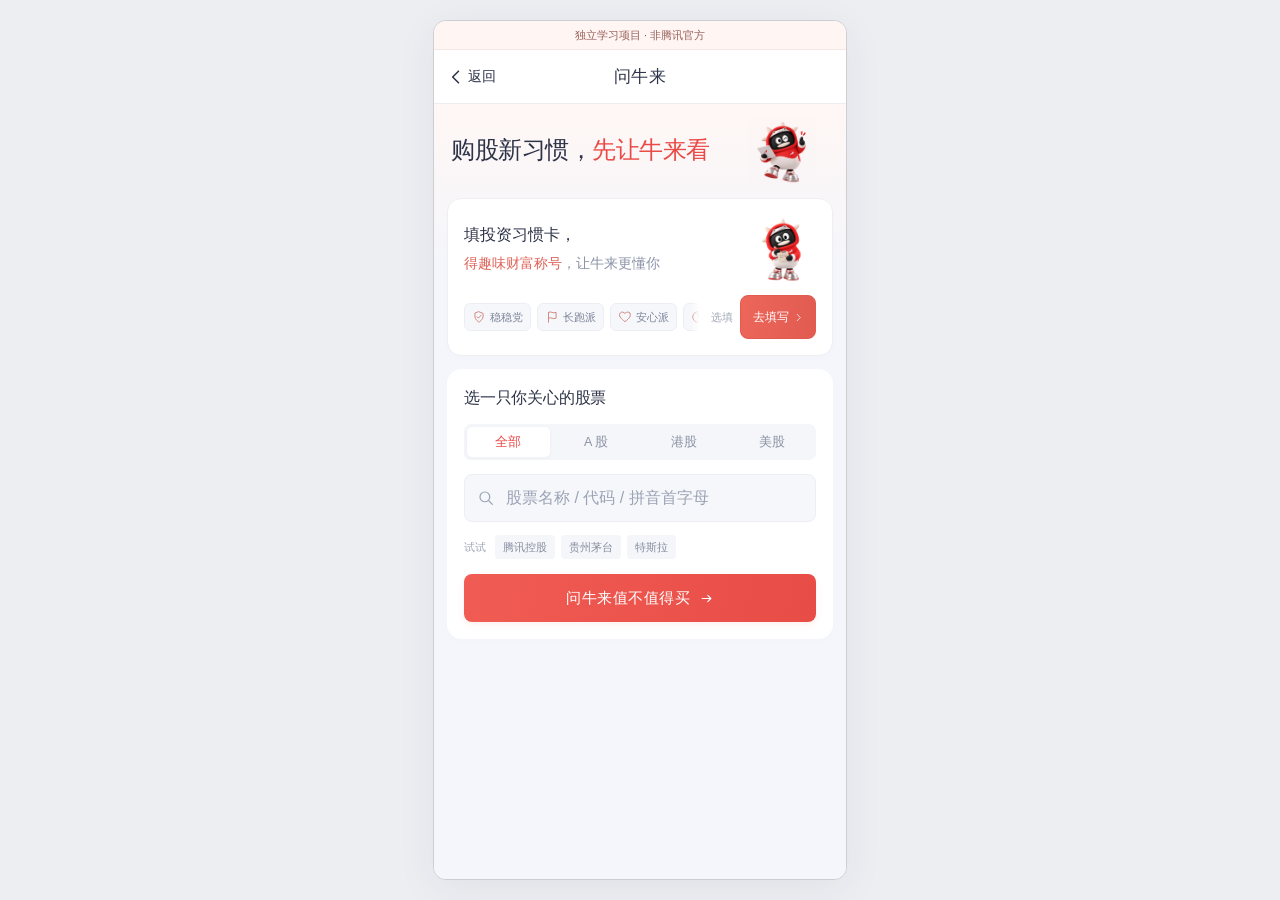
==== commit 1d64372e: "Explain MACD and RSI charts in plain language" ====
--- a/niulai.html
+++ b/niulai.html
@@ -8,7 +8,7 @@
   <title>问牛来 · 股票值得买吗</title>
   <link rel="icon" type="image/svg+xml" href="data:image/svg+xml,%3Csvg xmlns='http://www.w3.org/2000/svg' viewBox='0 0 32 32'%3E%3Crect width='32' height='32' rx='8' fill='%23ef4844'/%3E%3Cpath d='m5 24 7-8 5 4 9-13m-7 1 8-2-1 8' fill='none' stroke='white' stroke-width='3' stroke-linejoin='round'/%3E%3C/svg%3E">
   <link rel="stylesheet" href="styles.css?v=19">
-  <link rel="stylesheet" href="niulai.css?v=26">
+  <link rel="stylesheet" href="niulai.css?v=27">
   <link rel="stylesheet" href="niulai-profile.css?v=25">
   <script src="stock-catalog.js" defer></script>
   <script src="stock-directory-cn.js?v=3" defer></script>
@@ -24,7 +24,7 @@
   <script src="niulai-quotes.js?v=5" defer></script>
   <script src="niulai-data.js?v=5" defer></script>
   <script src="niulai-verdict.js?v=18" defer></script>
-  <script src="niulai-charts.js?v=18" defer></script>
+  <script src="niulai-charts.js?v=27" defer></script>
   <script src="niulai.js?v=26" defer></script>
   <script src="niulai-profile.js?v=25" defer></script>
 </head>
--- a/niulai.css
+++ b/niulai.css
@@ -258,6 +258,8 @@
 .nl-signal-cards p{font-size:.59375rem;line-height:1.8;color:#9aa4b5}
 .nl-technical-block{border-top:1px solid #edf0f5;padding-top:.875rem;margin-top:1rem}
 .nl-technical-block h5{margin:0 0 .625rem;font-size:.78125rem;font-weight:500;color:#636e83}
+.nl-indicator-explanation{margin:.625rem 0 0;padding:.625rem .75rem;border-radius:.5rem;background:#f6f7fa;color:#7b8597;font-size:max(.75rem,12px);line-height:1.85;overflow-wrap:anywhere}
+.nl-indicator-explanation strong{font-weight:500;color:#5f6c82}
 .nl-report-source{display:flex;align-items:center;justify-content:space-between;gap:.5rem;font-size:.59375rem;line-height:1.8;flex-wrap:wrap;padding-top:.75rem;color:#a1a9b7}
 .nl-report-source a{color:#9b8c89;text-decoration:underline;text-underline-offset:.1875rem}
 @media(max-width:360px){.nl-chart-heading h4{font-size:.78125rem}.nl-visual-verdict h3{font-size:.84375rem}.nl-visual-verdict img{width:4rem;height:4rem}.nl-chart-tabs button{min-width:2rem}.nl-signal-cards>div{padding:.625rem .4375rem}}
